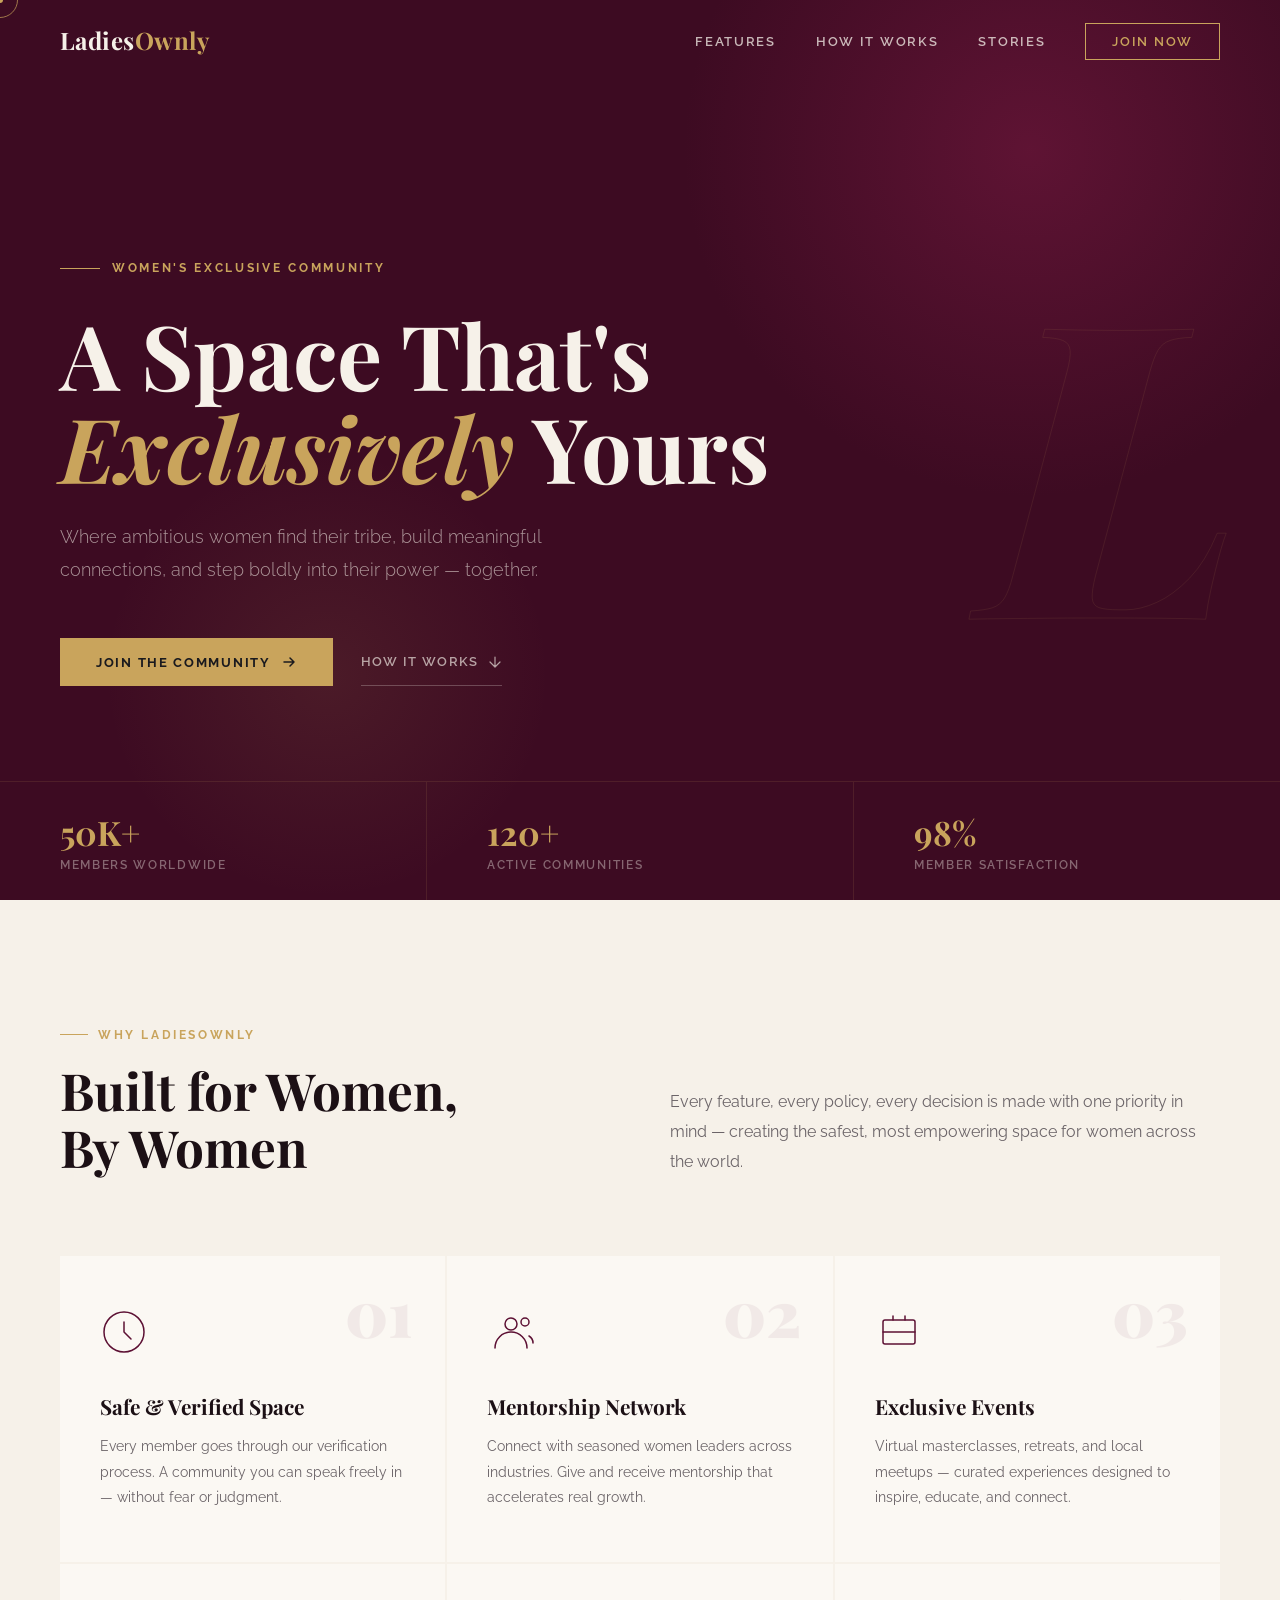
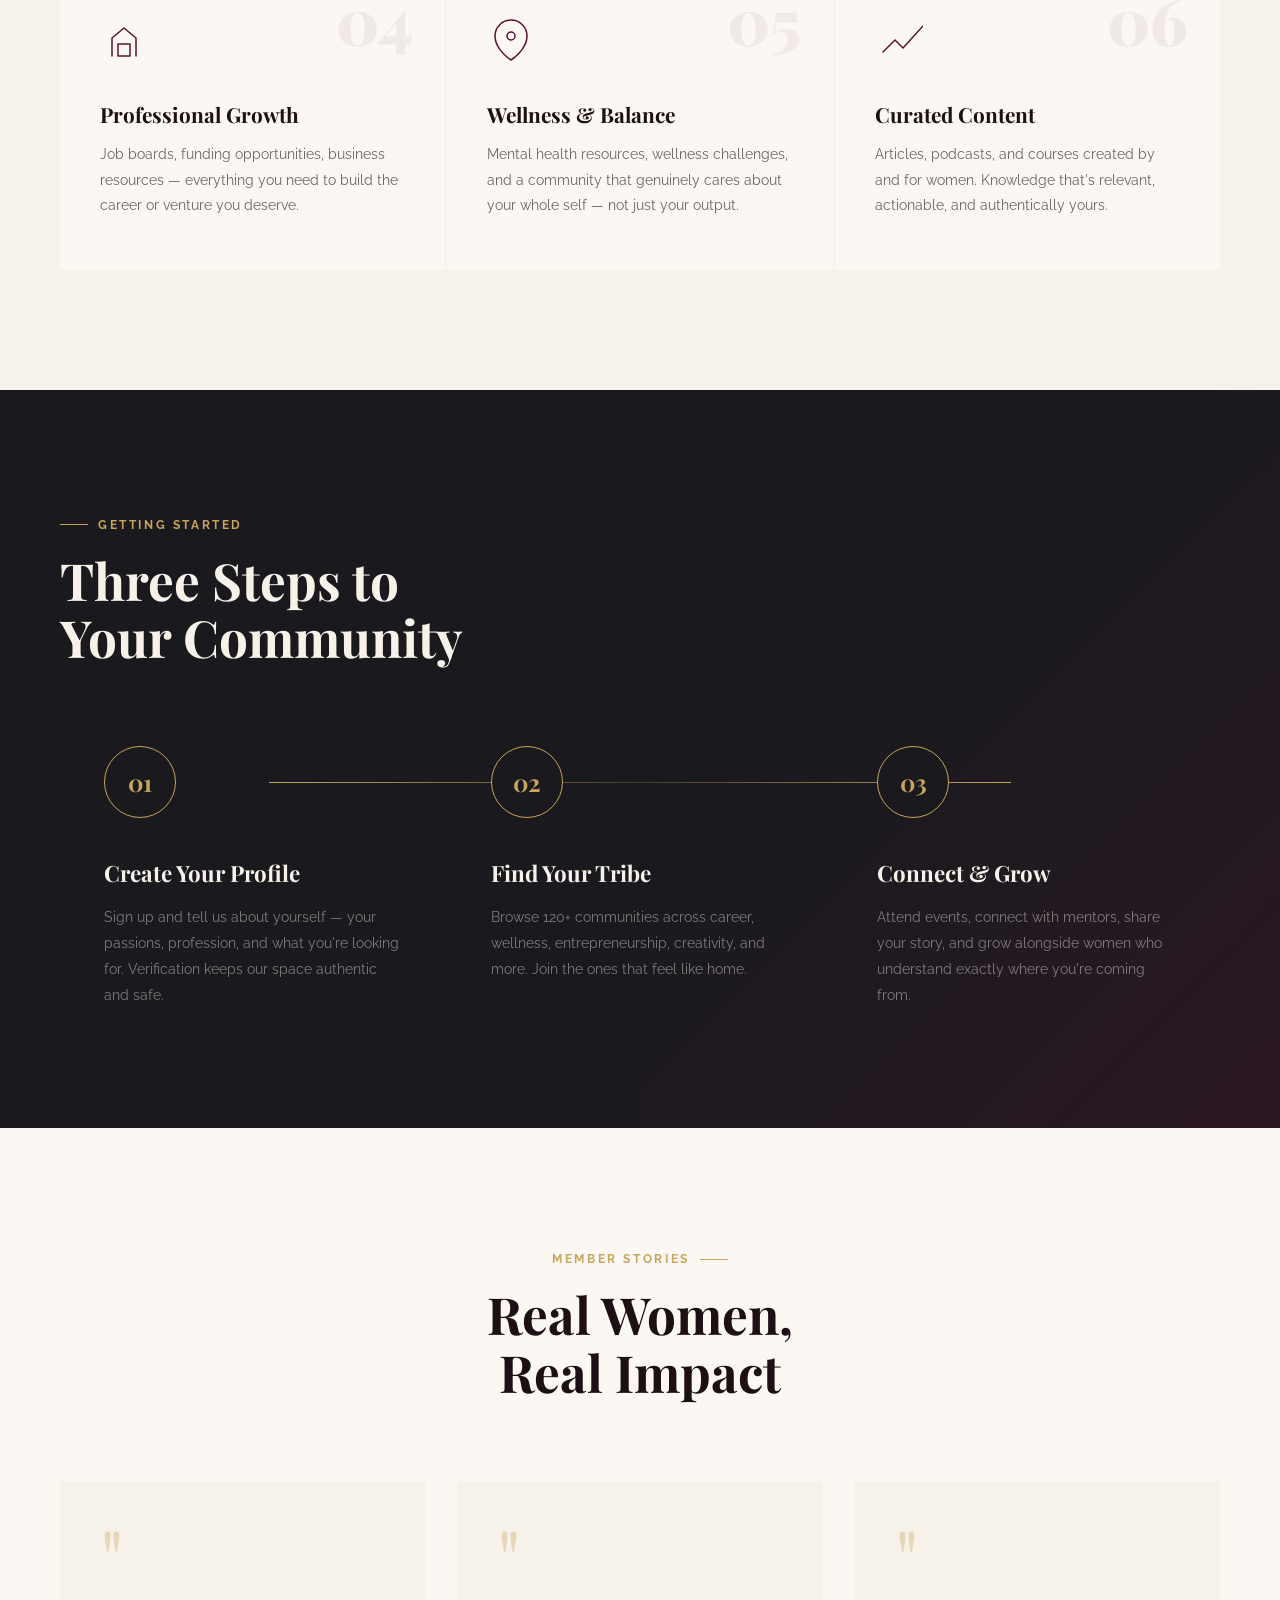
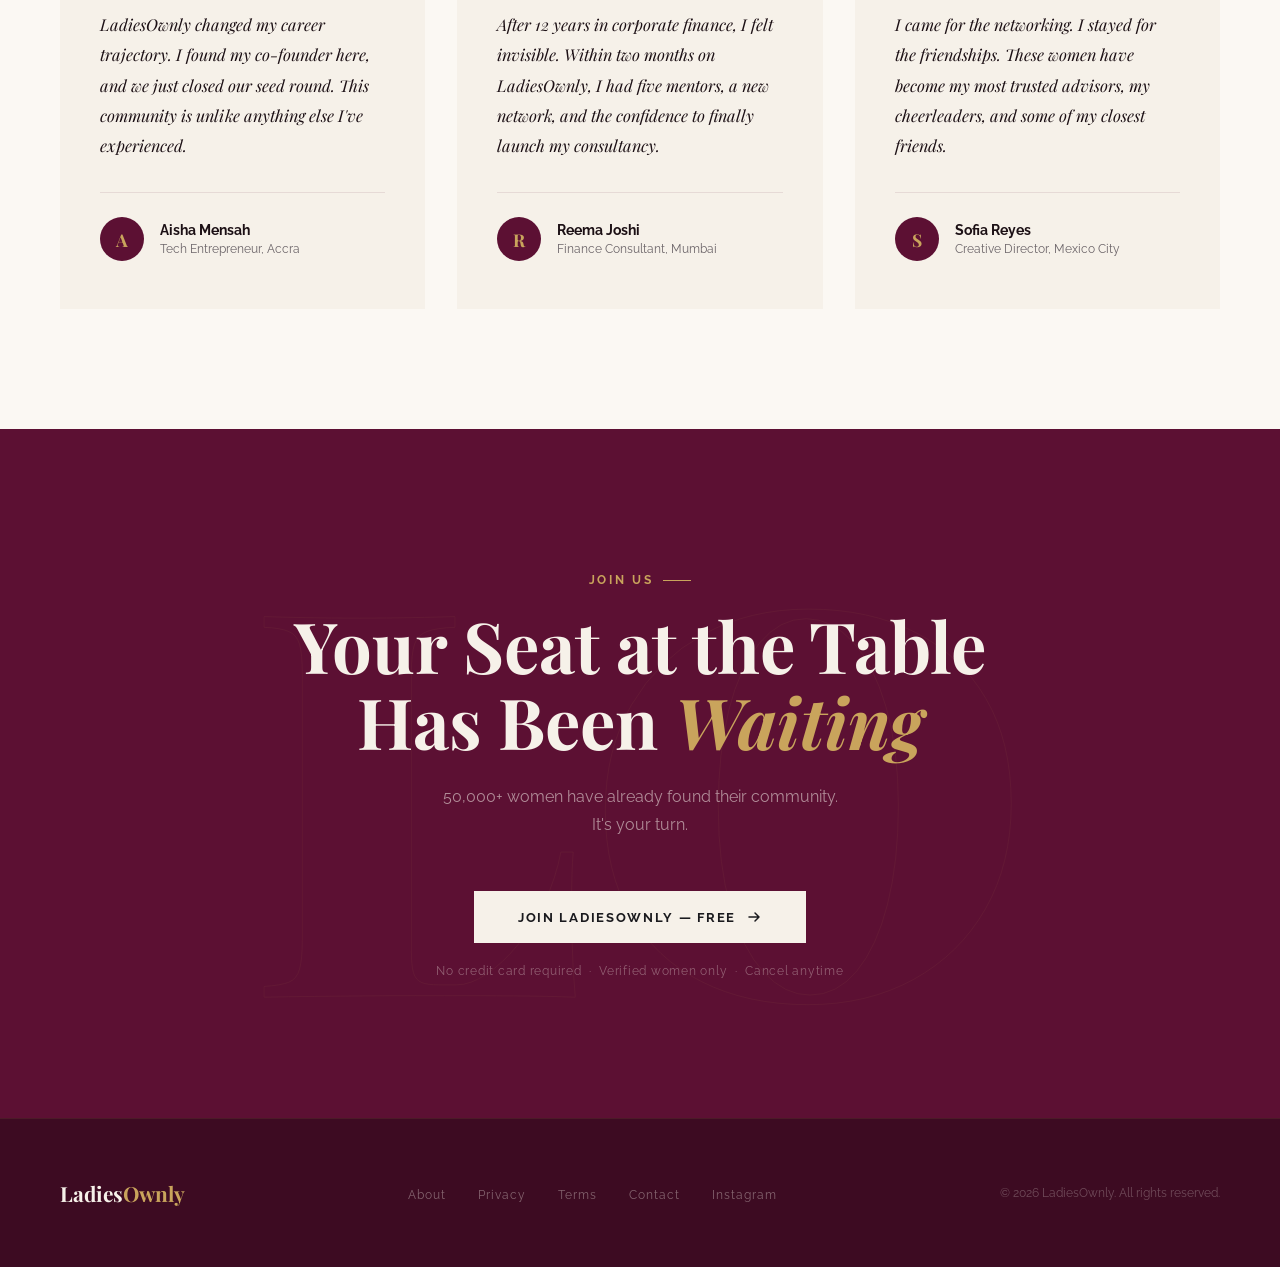
==== index.html @ 8be5a849 "Add LadiesOwnly landing page" ====
<!DOCTYPE html>
<html lang="en">
<head>
    <meta charset="UTF-8">
    <meta name="viewport" content="width=device-width, initial-scale=1.0">
    <title>LadiesOwnly — A Space Exclusively Yours</title>
    <link rel="preconnect" href="https://fonts.googleapis.com">
    <link rel="preconnect" href="https://fonts.gstatic.com" crossorigin>
    <link href="https://fonts.googleapis.com/css2?family=Playfair+Display:ital,wght@0,400;0,600;0,700;0,900;1,400;1,700&family=Raleway:wght@300;400;500;600;700&display=swap" rel="stylesheet">
    <style>
        *, *::before, *::after { margin: 0; padding: 0; box-sizing: border-box; }

        :root {
            --burgundy: #5C1033;
            --deep-wine: #3D0B22;
            --wine: #7A1A42;
            --ivory: #F6F1E9;
            --cream: #FBF8F3;
            --gold: #C9A45C;
            --charcoal: #1A1A1E;
            --warm-gray: #6B6468;
            --text-dark: #1C1015;
        }

        html { scroll-behavior: smooth; }

        body {
            font-family: 'Raleway', sans-serif;
            background: var(--cream);
            color: var(--text-dark);
            cursor: none;
            overflow-x: hidden;
        }

        /* Custom Cursor */
        .cursor-dot {
            width: 6px; height: 6px;
            background: var(--gold);
            border-radius: 50%;
            position: fixed; top: 0; left: 0;
            pointer-events: none;
            z-index: 9999;
            transform: translate(-50%, -50%);
        }

        .cursor-ring {
            width: 36px; height: 36px;
            border: 1.5px solid var(--gold);
            border-radius: 50%;
            position: fixed; top: 0; left: 0;
            pointer-events: none;
            z-index: 9998;
            transform: translate(-50%, -50%);
            transition: width 0.3s, height 0.3s, opacity 0.3s;
            opacity: 0.7;
        }

        /* Navigation */
        nav {
            position: fixed; top: 0; left: 0; right: 0;
            z-index: 1000;
            padding: 24px 60px;
            display: flex; align-items: center; justify-content: space-between;
            transition: all 0.4s ease;
        }

        nav.scrolled {
            background: rgba(28, 8, 18, 0.93);
            backdrop-filter: blur(14px);
            padding: 16px 60px;
            border-bottom: 1px solid rgba(201, 164, 92, 0.18);
        }

        .nav-logo {
            font-family: 'Playfair Display', serif;
            font-size: 1.5rem; font-weight: 700;
            color: var(--ivory); letter-spacing: 0.02em;
        }
        .nav-logo span { color: var(--gold); }

        .nav-links {
            display: flex; align-items: center; gap: 40px; list-style: none;
        }

        .nav-links a {
            color: rgba(246, 241, 233, 0.75);
            text-decoration: none;
            font-size: 0.82rem; font-weight: 600;
            letter-spacing: 0.13em; text-transform: uppercase;
            transition: color 0.3s;
        }
        .nav-links a:hover { color: var(--gold); }

        .nav-cta {
            border: 1px solid var(--gold) !important;
            color: var(--gold) !important;
            padding: 10px 26px;
            transition: all 0.3s !important;
        }
        .nav-cta:hover { background: var(--gold) !important; color: var(--charcoal) !important; }

        .nav-toggle {
            display: none; background: none;
            border: 1px solid rgba(201, 164, 92, 0.5);
            width: 42px; height: 38px; cursor: none;
            align-items: center; justify-content: center;
            flex-direction: column; gap: 5px; padding: 10px;
        }
        .nav-toggle span { display: block; width: 100%; height: 1px; background: var(--gold); }

        /* Hero */
        .hero {
            min-height: 100vh;
            background: var(--deep-wine);
            position: relative; display: flex; align-items: center; overflow: hidden;
        }

        .hero-orb-1 {
            position: absolute; width: 700px; height: 700px;
            background: radial-gradient(circle, rgba(122, 26, 66, 0.55) 0%, transparent 70%);
            top: -200px; right: -100px; pointer-events: none;
        }
        .hero-orb-2 {
            position: absolute; width: 450px; height: 450px;
            background: radial-gradient(circle, rgba(201, 164, 92, 0.1) 0%, transparent 70%);
            bottom: 0; left: 8%; pointer-events: none;
        }

        .hero-bg-letter {
            position: absolute; right: 3%; top: 50%; transform: translateY(-50%);
            font-family: 'Playfair Display', serif;
            font-size: clamp(200px, 32vw, 520px);
            font-weight: 900; font-style: italic;
            color: transparent;
            -webkit-text-stroke: 1px rgba(201, 164, 92, 0.1);
            line-height: 1; user-select: none; pointer-events: none;
        }

        .hero-content {
            position: relative; z-index: 2;
            padding: 140px 60px 100px; max-width: 920px;
        }

        .hero-eyebrow {
            display: inline-flex; align-items: center; gap: 12px;
            font-size: 0.76rem; font-weight: 700;
            letter-spacing: 0.22em; text-transform: uppercase;
            color: var(--gold); margin-bottom: 32px;
            opacity: 0; transform: translateY(20px);
            animation: fadeUp 0.8s ease forwards 0.3s;
        }
        .hero-eyebrow::before { content: ''; width: 40px; height: 1px; background: var(--gold); }

        .hero-headline {
            font-family: 'Playfair Display', serif;
            font-size: clamp(3rem, 7vw, 6.2rem);
            font-weight: 700; line-height: 1.04; color: var(--ivory);
            margin-bottom: 28px;
            opacity: 0; transform: translateY(30px);
            animation: fadeUp 0.9s ease forwards 0.5s;
        }
        .hero-headline em { font-style: italic; color: var(--gold); }

        .hero-subtitle {
            font-size: 1.1rem; font-weight: 300; line-height: 1.85;
            color: rgba(246, 241, 233, 0.6); max-width: 520px; margin-bottom: 52px;
            opacity: 0; transform: translateY(20px);
            animation: fadeUp 0.9s ease forwards 0.7s;
        }

        .hero-actions {
            display: flex; align-items: center; gap: 28px; flex-wrap: wrap;
            opacity: 0; transform: translateY(20px);
            animation: fadeUp 0.9s ease forwards 0.9s;
        }

        .btn-primary {
            display: inline-flex; align-items: center; gap: 10px;
            background: var(--gold); color: var(--charcoal);
            padding: 16px 36px;
            font-family: 'Raleway', sans-serif;
            font-size: 0.82rem; font-weight: 700;
            letter-spacing: 0.13em; text-transform: uppercase;
            text-decoration: none; border: none; cursor: none;
            transition: all 0.3s ease; position: relative; overflow: hidden;
        }
        .btn-primary::before {
            content: ''; position: absolute; top: 0; left: -100%;
            width: 100%; height: 100%;
            background: rgba(255,255,255,0.18); transition: left 0.4s ease;
        }
        .btn-primary:hover::before { left: 100%; }
        .btn-primary:hover { transform: translateY(-2px); box-shadow: 0 14px 36px rgba(201, 164, 92, 0.28); }

        .btn-secondary {
            display: inline-flex; align-items: center; gap: 10px;
            color: rgba(246, 241, 233, 0.65);
            padding: 16px 0;
            font-family: 'Raleway', sans-serif;
            font-size: 0.82rem; font-weight: 600;
            letter-spacing: 0.1em; text-transform: uppercase;
            text-decoration: none; cursor: none;
            border-bottom: 1px solid rgba(246, 241, 233, 0.25);
            transition: all 0.3s ease;
        }
        .btn-secondary:hover { color: var(--ivory); border-color: var(--ivory); }

        .hero-stats {
            position: absolute; bottom: 0; left: 0; right: 0;
            display: flex; border-top: 1px solid rgba(201, 164, 92, 0.13);
            opacity: 0; animation: fadeIn 1s ease forwards 1.2s;
        }

        .hero-stat {
            flex: 1; padding: 28px 60px;
            border-right: 1px solid rgba(201, 164, 92, 0.13);
        }
        .hero-stat:last-child { border-right: none; }

        .hero-stat-number {
            font-family: 'Playfair Display', serif;
            font-size: 2.1rem; font-weight: 700;
            color: var(--gold); display: block;
        }
        .hero-stat-label {
            font-size: 0.75rem; font-weight: 600;
            letter-spacing: 0.14em; text-transform: uppercase;
            color: rgba(246, 241, 233, 0.4); display: block; margin-top: 4px;
        }

        /* Shared */
        section { position: relative; }

        .section-tag {
            display: inline-flex; align-items: center; gap: 10px;
            font-size: 0.74rem; font-weight: 700;
            letter-spacing: 0.22em; text-transform: uppercase;
            color: var(--gold); margin-bottom: 20px;
        }
        .section-tag::before { content: ''; width: 28px; height: 1px; background: var(--gold); }

        .section-heading {
            font-family: 'Playfair Display', serif;
            font-size: clamp(2rem, 4vw, 3.6rem);
            font-weight: 700; line-height: 1.12;
        }

        /* Features */
        .features { background: var(--ivory); padding: 120px 60px; }

        .features-header {
            display: grid; grid-template-columns: 1fr 1fr;
            gap: 60px; align-items: end; margin-bottom: 80px;
        }
        .features-header .section-heading { color: var(--text-dark); }
        .features-header p {
            font-size: 1rem; line-height: 1.85;
            color: var(--warm-gray); font-weight: 400; padding-top: 16px;
        }

        .features-grid { display: grid; grid-template-columns: repeat(3, 1fr); gap: 2px; }

        .feature-card {
            background: var(--cream); padding: 52px 40px;
            position: relative; overflow: hidden;
            transition: background 0.4s ease;
            opacity: 0; transform: translateY(32px);
        }
        .feature-card.visible { opacity: 1; transform: translateY(0); }
        .feature-card::after {
            content: ''; position: absolute; bottom: 0; left: 0;
            width: 0; height: 3px; background: var(--gold); transition: width 0.4s ease;
        }
        .feature-card:hover::after { width: 100%; }
        .feature-card:hover { background: var(--charcoal); }
        .feature-card:hover .feature-title,
        .feature-card:hover .feature-text { color: var(--ivory); }
        .feature-card:hover .feature-number { color: var(--gold); opacity: 0.25; }
        .feature-card:hover .feature-icon { color: var(--gold); }

        .feature-icon { width: 48px; height: 48px; margin-bottom: 32px; color: var(--burgundy); transition: color 0.4s; }

        .feature-number {
            position: absolute; top: 24px; right: 32px;
            font-family: 'Playfair Display', serif;
            font-size: 4rem; font-weight: 900;
            color: var(--burgundy); opacity: 0.06; line-height: 1; transition: all 0.4s;
        }

        .feature-title {
            font-family: 'Playfair Display', serif;
            font-size: 1.3rem; font-weight: 700;
            color: var(--text-dark); margin-bottom: 14px; transition: color 0.4s;
        }
        .feature-text { font-size: 0.88rem; line-height: 1.8; color: var(--warm-gray); transition: color 0.4s; }

        /* How It Works */
        .how-it-works { background: var(--charcoal); padding: 120px 60px; position: relative; overflow: hidden; }
        .how-it-works::before {
            content: ''; position: absolute; top: 0; right: 0;
            width: 50%; height: 100%;
            background: linear-gradient(135deg, transparent 40%, rgba(92, 16, 51, 0.25) 100%);
            pointer-events: none;
        }
        .how-it-works .section-heading { color: var(--ivory); max-width: 480px; margin-bottom: 80px; }

        .steps { display: grid; grid-template-columns: repeat(3, 1fr); position: relative; }
        .steps::before {
            content: ''; position: absolute;
            top: 36px; left: calc(16.66% + 16px); right: calc(16.66% + 16px);
            height: 1px;
            background: linear-gradient(90deg, var(--gold), rgba(201, 164, 92, 0.25), var(--gold));
        }

        .step { padding: 0 44px; opacity: 0; transform: translateY(28px); transition: all 0.6s ease; }
        .step.visible { opacity: 1; transform: translateY(0); }
        .step:nth-child(2) { transition-delay: 0.15s; }
        .step:nth-child(3) { transition-delay: 0.3s; }

        .step-number {
            width: 72px; height: 72px;
            border: 1px solid var(--gold); border-radius: 50%;
            display: flex; align-items: center; justify-content: center;
            font-family: 'Playfair Display', serif;
            font-size: 1.5rem; font-weight: 700; color: var(--gold);
            margin-bottom: 40px; background: var(--charcoal);
            position: relative; z-index: 1;
        }
        .step-title { font-family: 'Playfair Display', serif; font-size: 1.4rem; font-weight: 700; color: var(--ivory); margin-bottom: 16px; }
        .step-text { font-size: 0.88rem; line-height: 1.85; color: rgba(246, 241, 233, 0.45); }

        /* Testimonials */
        .testimonials { background: var(--cream); padding: 120px 60px; }

        .testimonials-header { text-align: center; margin-bottom: 80px; }
        .testimonials-header .section-tag { justify-content: center; }
        .testimonials-header .section-tag::before { display: none; }
        .testimonials-header .section-tag::after { content: ''; width: 28px; height: 1px; background: var(--gold); }
        .testimonials-header .section-heading { color: var(--text-dark); }

        .testimonials-grid { display: grid; grid-template-columns: repeat(3, 1fr); gap: 32px; }

        .testimonial-card {
            background: var(--ivory); padding: 48px 40px;
            opacity: 0; transform: translateY(28px); transition: all 0.6s ease;
        }
        .testimonial-card.visible { opacity: 1; transform: translateY(0); }
        .testimonial-card:nth-child(2) { transition-delay: 0.15s; }
        .testimonial-card:nth-child(3) { transition-delay: 0.3s; }

        .testimonial-quote-mark {
            font-family: 'Playfair Display', serif; font-size: 5rem;
            line-height: 0.7; color: var(--gold); opacity: 0.35;
            margin-bottom: 24px; display: block;
        }
        .testimonial-text {
            font-family: 'Playfair Display', serif; font-size: 1.02rem;
            font-style: italic; line-height: 1.85;
            color: var(--text-dark); margin-bottom: 32px;
        }
        .testimonial-author {
            display: flex; align-items: center; gap: 16px;
            border-top: 1px solid rgba(92, 16, 51, 0.1); padding-top: 24px;
        }
        .author-avatar {
            width: 44px; height: 44px; border-radius: 50%;
            background: var(--burgundy); flex-shrink: 0;
            display: flex; align-items: center; justify-content: center;
            font-family: 'Playfair Display', serif; font-size: 1.1rem; font-weight: 700; color: var(--gold);
        }
        .author-name { font-weight: 700; font-size: 0.88rem; color: var(--text-dark); display: block; }
        .author-role { font-size: 0.78rem; color: var(--warm-gray); display: block; margin-top: 3px; }

        /* CTA */
        .cta-section {
            background: var(--burgundy); padding: 140px 60px;
            text-align: center; position: relative; overflow: hidden;
        }
        .cta-section::before {
            content: 'LO'; position: absolute;
            font-family: 'Playfair Display', serif; font-size: 42vw; font-weight: 900;
            color: transparent; -webkit-text-stroke: 1px rgba(201, 164, 92, 0.06);
            top: 50%; left: 50%; transform: translate(-50%, -50%);
            pointer-events: none; white-space: nowrap; line-height: 1;
        }
        .cta-section .section-tag { justify-content: center; position: relative; }
        .cta-section .section-tag::before { display: none; }
        .cta-section .section-tag::after { content: ''; width: 28px; height: 1px; background: var(--gold); }

        .cta-heading {
            font-family: 'Playfair Display', serif;
            font-size: clamp(2.5rem, 5.5vw, 4.8rem); font-weight: 700;
            color: var(--ivory); line-height: 1.08;
            max-width: 720px; margin: 0 auto 24px; position: relative;
        }
        .cta-heading em { font-style: italic; color: var(--gold); }

        .cta-sub {
            font-size: 1rem; color: rgba(246, 241, 233, 0.55);
            max-width: 400px; margin: 0 auto 52px; line-height: 1.75; position: relative;
        }

        .cta-actions { display: flex; align-items: center; justify-content: center; gap: 24px; flex-wrap: wrap; position: relative; }

        .btn-light {
            display: inline-flex; align-items: center; gap: 10px;
            background: var(--ivory); color: var(--charcoal);
            padding: 18px 44px; font-family: 'Raleway', sans-serif;
            font-size: 0.82rem; font-weight: 700;
            letter-spacing: 0.13em; text-transform: uppercase;
            text-decoration: none; cursor: none; transition: all 0.3s ease;
        }
        .btn-light:hover { background: var(--gold); transform: translateY(-2px); box-shadow: 0 14px 36px rgba(0,0,0,0.22); }

        .cta-note { font-size: 0.78rem; color: rgba(246, 241, 233, 0.35); letter-spacing: 0.06em; margin-top: 20px; position: relative; }

        /* Footer */
        footer {
            background: var(--deep-wine); padding: 60px;
            display: flex; align-items: center; justify-content: space-between;
            border-top: 1px solid rgba(201, 164, 92, 0.1);
        }
        .footer-logo { font-family: 'Playfair Display', serif; font-size: 1.3rem; font-weight: 700; color: var(--ivory); }
        .footer-logo span { color: var(--gold); }
        .footer-links { display: flex; gap: 32px; list-style: none; }
        .footer-links a { font-size: 0.78rem; color: rgba(246, 241, 233, 0.38); text-decoration: none; letter-spacing: 0.08em; transition: color 0.3s; }
        .footer-links a:hover { color: var(--gold); }
        .footer-copy { font-size: 0.76rem; color: rgba(246, 241, 233, 0.28); }

        /* Animations */
        @keyframes fadeUp { to { opacity: 1; transform: translateY(0); } }
        @keyframes fadeIn { to { opacity: 1; } }

        /* Responsive */
        @media (max-width: 900px) {
            nav { padding: 20px 24px; }
            nav.scrolled { padding: 14px 24px; }
            .nav-links { display: none; }
            .nav-toggle { display: flex; }

            .hero-content { padding: 110px 24px 180px; }
            .hero-bg-letter { font-size: 50vw; right: -5%; }
            .hero-stats { flex-direction: column; }
            .hero-stat { padding: 18px 24px; border-right: none; border-top: 1px solid rgba(201, 164, 92, 0.13); }
            .hero-stat:first-child { border-top: none; }

            .features { padding: 80px 24px; }
            .features-header { grid-template-columns: 1fr; gap: 20px; }
            .features-grid { grid-template-columns: 1fr; }

            .how-it-works { padding: 80px 24px; }
            .steps { grid-template-columns: 1fr; gap: 48px; }
            .steps::before { display: none; }
            .step { padding: 0; }

            .testimonials { padding: 80px 24px; }
            .testimonials-grid { grid-template-columns: 1fr; gap: 20px; }

            .cta-section { padding: 100px 24px; }

            footer { padding: 40px 24px; flex-direction: column; gap: 24px; text-align: center; }
            .footer-links { flex-wrap: wrap; justify-content: center; gap: 20px; }
        }
    </style>
</head>
<body>

<div class="cursor-dot" id="cursorDot"></div>
<div class="cursor-ring" id="cursorRing"></div>

<!-- Navigation -->
<nav id="navbar">
    <div class="nav-logo">Ladies<span>Ownly</span></div>
    <ul class="nav-links">
        <li><a href="#features">Features</a></li>
        <li><a href="#how">How It Works</a></li>
        <li><a href="#stories">Stories</a></li>
        <li><a href="#join" class="nav-cta">Join Now</a></li>
    </ul>
    <button class="nav-toggle" aria-label="Menu">
        <span></span><span></span><span></span>
    </button>
</nav>

<!-- Hero -->
<section class="hero" id="home">
    <div class="hero-orb-1"></div>
    <div class="hero-orb-2"></div>
    <div class="hero-bg-letter">L</div>

    <div class="hero-content">
        <span class="hero-eyebrow">Women's Exclusive Community</span>
        <h1 class="hero-headline">
            A Space That's<br>
            <em>Exclusively</em> Yours
        </h1>
        <p class="hero-subtitle">
            Where ambitious women find their tribe, build meaningful connections, and step boldly into their power — together.
        </p>
        <div class="hero-actions">
            <a href="#join" class="btn-primary">
                Join the Community
                <svg width="16" height="16" viewBox="0 0 16 16" fill="none">
                    <path d="M3 8h10M9 4l4 4-4 4" stroke="currentColor" stroke-width="1.5" stroke-linecap="round" stroke-linejoin="round"/>
                </svg>
            </a>
            <a href="#how" class="btn-secondary">
                How it works
                <svg width="14" height="14" viewBox="0 0 14 14" fill="none">
                    <path d="M7 2v10M2 7l5 5 5-5" stroke="currentColor" stroke-width="1.2" stroke-linecap="round" stroke-linejoin="round"/>
                </svg>
            </a>
        </div>
    </div>

    <div class="hero-stats">
        <div class="hero-stat">
            <span class="hero-stat-number">50K+</span>
            <span class="hero-stat-label">Members Worldwide</span>
        </div>
        <div class="hero-stat">
            <span class="hero-stat-number">120+</span>
            <span class="hero-stat-label">Active Communities</span>
        </div>
        <div class="hero-stat">
            <span class="hero-stat-number">98%</span>
            <span class="hero-stat-label">Member Satisfaction</span>
        </div>
    </div>
</section>

<!-- Features -->
<section class="features" id="features">
    <div class="features-header">
        <div>
            <span class="section-tag">Why LadiesOwnly</span>
            <h2 class="section-heading">Built for Women,<br>By Women</h2>
        </div>
        <p>Every feature, every policy, every decision is made with one priority in mind — creating the safest, most empowering space for women across the world.</p>
    </div>

    <div class="features-grid">
        <div class="feature-card">
            <div class="feature-number">01</div>
            <svg class="feature-icon" viewBox="0 0 48 48" fill="none" stroke="currentColor" stroke-width="1.5" stroke-linecap="round" stroke-linejoin="round">
                <path d="M24 4C13 4 4 13 4 24s9 20 20 20 20-9 20-20S35 4 24 4z"/>
                <path d="M24 14v10l7 7"/>
            </svg>
            <h3 class="feature-title">Safe & Verified Space</h3>
            <p class="feature-text">Every member goes through our verification process. A community you can speak freely in — without fear or judgment.</p>
        </div>

        <div class="feature-card">
            <div class="feature-number">02</div>
            <svg class="feature-icon" viewBox="0 0 48 48" fill="none" stroke="currentColor" stroke-width="1.5" stroke-linecap="round" stroke-linejoin="round">
                <circle cx="24" cy="16" r="6"/>
                <path d="M8 40c0-8.837 7.163-16 16-16s16 7.163 16 16"/>
                <circle cx="38" cy="14" r="4"/>
                <path d="M42 28c2.5 1.5 4 4 4 7"/>
            </svg>
            <h3 class="feature-title">Mentorship Network</h3>
            <p class="feature-text">Connect with seasoned women leaders across industries. Give and receive mentorship that accelerates real growth.</p>
        </div>

        <div class="feature-card">
            <div class="feature-number">03</div>
            <svg class="feature-icon" viewBox="0 0 48 48" fill="none" stroke="currentColor" stroke-width="1.5" stroke-linecap="round" stroke-linejoin="round">
                <rect x="8" y="12" width="32" height="24" rx="2"/>
                <path d="M18 12V8M30 12V8M8 24h32"/>
            </svg>
            <h3 class="feature-title">Exclusive Events</h3>
            <p class="feature-text">Virtual masterclasses, retreats, and local meetups — curated experiences designed to inspire, educate, and connect.</p>
        </div>

        <div class="feature-card">
            <div class="feature-number">04</div>
            <svg class="feature-icon" viewBox="0 0 48 48" fill="none" stroke="currentColor" stroke-width="1.5" stroke-linecap="round" stroke-linejoin="round">
                <path d="M12 40V22l12-10 12 10v18"/>
                <rect x="18" y="28" width="12" height="12"/>
            </svg>
            <h3 class="feature-title">Professional Growth</h3>
            <p class="feature-text">Job boards, funding opportunities, business resources — everything you need to build the career or venture you deserve.</p>
        </div>

        <div class="feature-card">
            <div class="feature-number">05</div>
            <svg class="feature-icon" viewBox="0 0 48 48" fill="none" stroke="currentColor" stroke-width="1.5" stroke-linecap="round" stroke-linejoin="round">
                <path d="M24 44S8 34 8 20a16 16 0 0132 0c0 14-16 24-16 24z"/>
                <circle cx="24" cy="20" r="4"/>
            </svg>
            <h3 class="feature-title">Wellness & Balance</h3>
            <p class="feature-text">Mental health resources, wellness challenges, and a community that genuinely cares about your whole self — not just your output.</p>
        </div>

        <div class="feature-card">
            <div class="feature-number">06</div>
            <svg class="feature-icon" viewBox="0 0 48 48" fill="none" stroke="currentColor" stroke-width="1.5" stroke-linecap="round" stroke-linejoin="round">
                <path d="M8 36l12-12 8 8 20-22"/>
            </svg>
            <h3 class="feature-title">Curated Content</h3>
            <p class="feature-text">Articles, podcasts, and courses created by and for women. Knowledge that's relevant, actionable, and authentically yours.</p>
        </div>
    </div>
</section>

<!-- How It Works -->
<section class="how-it-works" id="how">
    <span class="section-tag">Getting Started</span>
    <h2 class="section-heading">Three Steps to<br>Your Community</h2>

    <div class="steps">
        <div class="step">
            <div class="step-number">01</div>
            <h3 class="step-title">Create Your Profile</h3>
            <p class="step-text">Sign up and tell us about yourself — your passions, profession, and what you're looking for. Verification keeps our space authentic and safe.</p>
        </div>
        <div class="step">
            <div class="step-number">02</div>
            <h3 class="step-title">Find Your Tribe</h3>
            <p class="step-text">Browse 120+ communities across career, wellness, entrepreneurship, creativity, and more. Join the ones that feel like home.</p>
        </div>
        <div class="step">
            <div class="step-number">03</div>
            <h3 class="step-title">Connect & Grow</h3>
            <p class="step-text">Attend events, connect with mentors, share your story, and grow alongside women who understand exactly where you're coming from.</p>
        </div>
    </div>
</section>

<!-- Testimonials -->
<section class="testimonials" id="stories">
    <div class="testimonials-header">
        <span class="section-tag">Member Stories</span>
        <h2 class="section-heading">Real Women,<br>Real Impact</h2>
    </div>

    <div class="testimonials-grid">
        <div class="testimonial-card">
            <span class="testimonial-quote-mark">"</span>
            <p class="testimonial-text">LadiesOwnly changed my career trajectory. I found my co-founder here, and we just closed our seed round. This community is unlike anything else I've experienced.</p>
            <div class="testimonial-author">
                <div class="author-avatar">A</div>
                <div>
                    <span class="author-name">Aisha Mensah</span>
                    <span class="author-role">Tech Entrepreneur, Accra</span>
                </div>
            </div>
        </div>

        <div class="testimonial-card">
            <span class="testimonial-quote-mark">"</span>
            <p class="testimonial-text">After 12 years in corporate finance, I felt invisible. Within two months on LadiesOwnly, I had five mentors, a new network, and the confidence to finally launch my consultancy.</p>
            <div class="testimonial-author">
                <div class="author-avatar">R</div>
                <div>
                    <span class="author-name">Reema Joshi</span>
                    <span class="author-role">Finance Consultant, Mumbai</span>
                </div>
            </div>
        </div>

        <div class="testimonial-card">
            <span class="testimonial-quote-mark">"</span>
            <p class="testimonial-text">I came for the networking. I stayed for the friendships. These women have become my most trusted advisors, my cheerleaders, and some of my closest friends.</p>
            <div class="testimonial-author">
                <div class="author-avatar">S</div>
                <div>
                    <span class="author-name">Sofia Reyes</span>
                    <span class="author-role">Creative Director, Mexico City</span>
                </div>
            </div>
        </div>
    </div>
</section>

<!-- CTA -->
<section class="cta-section" id="join">
    <span class="section-tag">Join Us</span>
    <h2 class="cta-heading">Your Seat at the Table<br>Has Been <em>Waiting</em></h2>
    <p class="cta-sub">50,000+ women have already found their community. It's your turn.</p>
    <div class="cta-actions">
        <a href="#" class="btn-light">
            Join LadiesOwnly — Free
            <svg width="16" height="16" viewBox="0 0 16 16" fill="none">
                <path d="M3 8h10M9 4l4 4-4 4" stroke="currentColor" stroke-width="1.5" stroke-linecap="round" stroke-linejoin="round"/>
            </svg>
        </a>
    </div>
    <p class="cta-note">No credit card required &nbsp;·&nbsp; Verified women only &nbsp;·&nbsp; Cancel anytime</p>
</section>

<!-- Footer -->
<footer>
    <div class="footer-logo">Ladies<span>Ownly</span></div>
    <ul class="footer-links">
        <li><a href="#">About</a></li>
        <li><a href="#">Privacy</a></li>
        <li><a href="#">Terms</a></li>
        <li><a href="#">Contact</a></li>
        <li><a href="#">Instagram</a></li>
    </ul>
    <p class="footer-copy">© 2026 LadiesOwnly. All rights reserved.</p>
</footer>

<script>
    // Custom cursor
    const dot = document.getElementById('cursorDot');
    const ring = document.getElementById('cursorRing');
    let mouseX = 0, mouseY = 0, ringX = 0, ringY = 0;

    document.addEventListener('mousemove', (e) => {
        mouseX = e.clientX; mouseY = e.clientY;
        dot.style.left = mouseX + 'px';
        dot.style.top = mouseY + 'px';
    });

    (function animateRing() {
        ringX += (mouseX - ringX) * 0.12;
        ringY += (mouseY - ringY) * 0.12;
        ring.style.left = ringX + 'px';
        ring.style.top = ringY + 'px';
        requestAnimationFrame(animateRing);
    })();

    document.querySelectorAll('a, button').forEach(el => {
        el.addEventListener('mouseenter', () => { ring.style.width = '58px'; ring.style.height = '58px'; ring.style.opacity = '0.35'; });
        el.addEventListener('mouseleave', () => { ring.style.width = '36px'; ring.style.height = '36px'; ring.style.opacity = '0.7'; });
    });

    // Navbar scroll
    const navbar = document.getElementById('navbar');
    window.addEventListener('scroll', () => navbar.classList.toggle('scrolled', window.scrollY > 50));

    // Scroll-triggered reveals
    const observer = new IntersectionObserver((entries) => {
        entries.forEach(entry => { if (entry.isIntersecting) entry.target.classList.add('visible'); });
    }, { threshold: 0.12 });

    document.querySelectorAll('.feature-card, .step, .testimonial-card').forEach(el => observer.observe(el));

    // Stagger feature cards
    document.querySelectorAll('.feature-card').forEach((card, i) => {
        card.style.transition = `background 0.4s ease, opacity 0.5s ease ${i * 0.07}s, transform 0.5s ease ${i * 0.07}s`;
    });
</script>
</body>
</html>
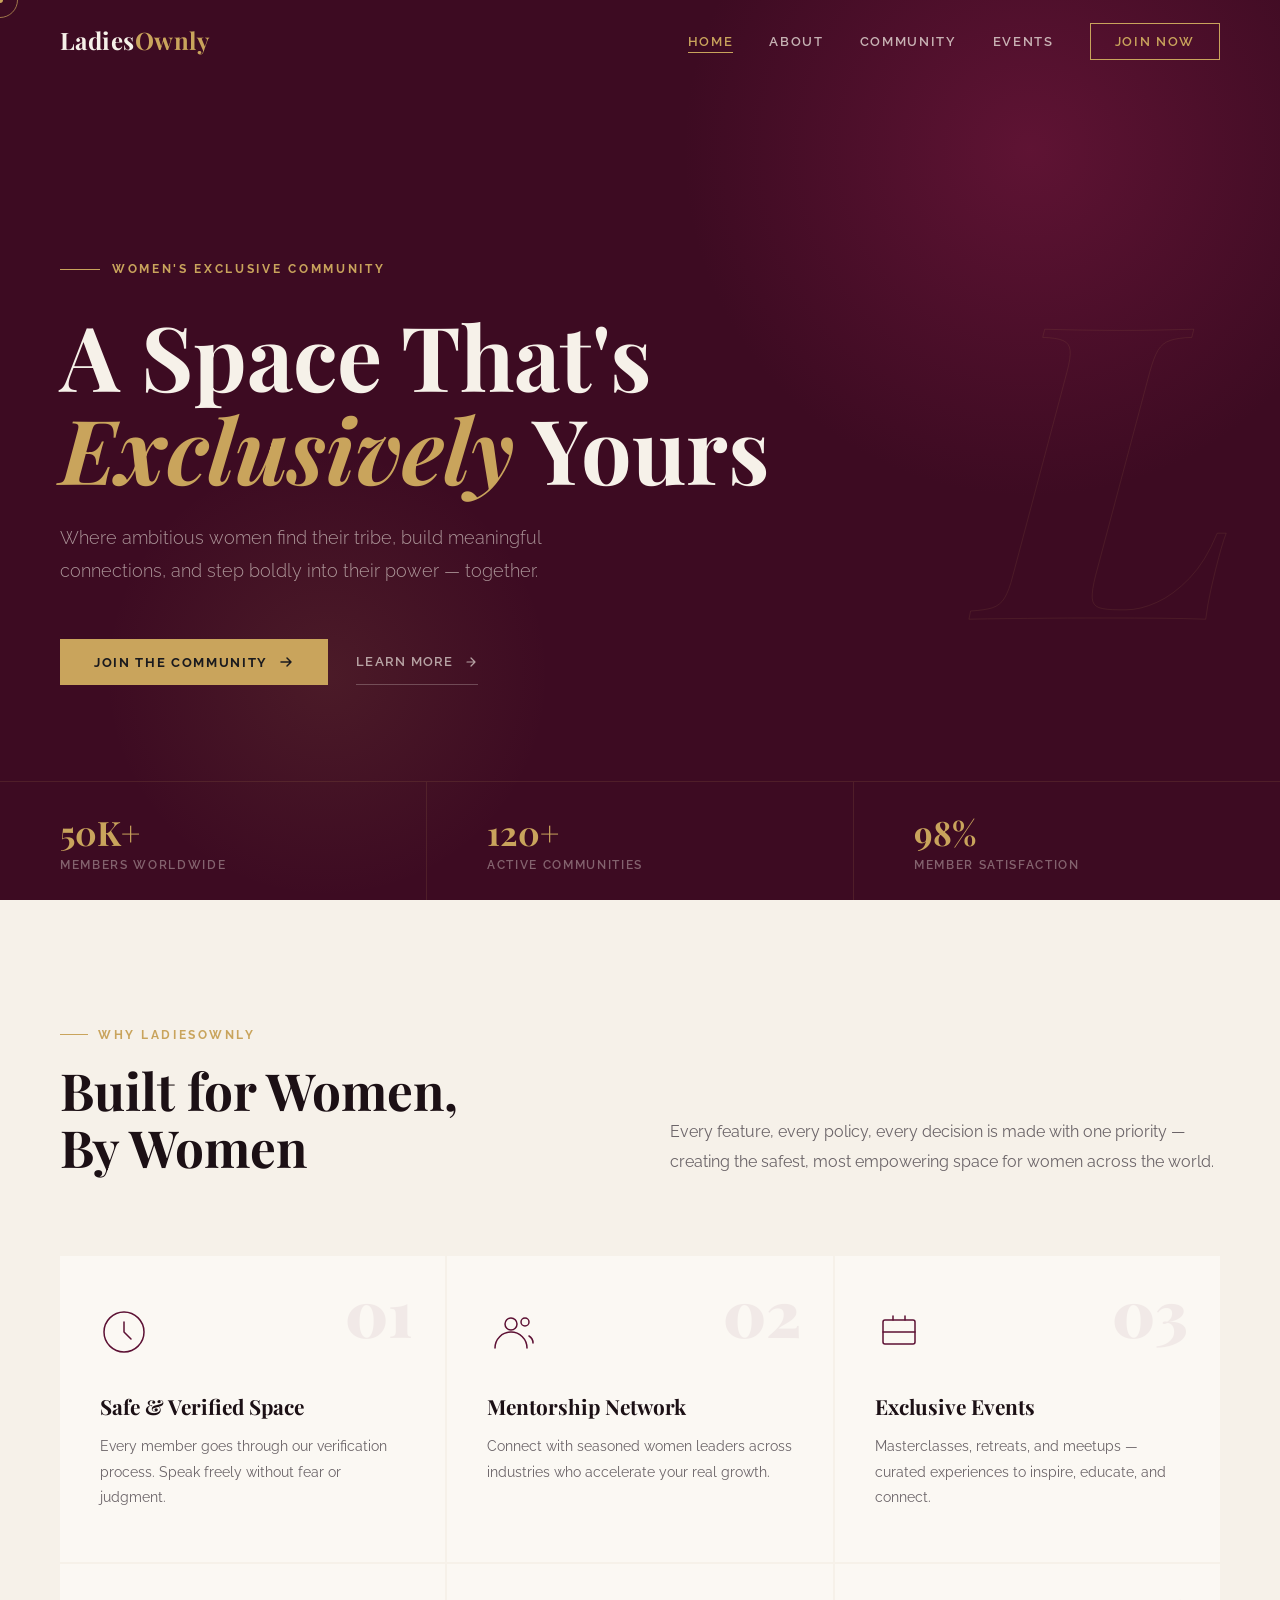
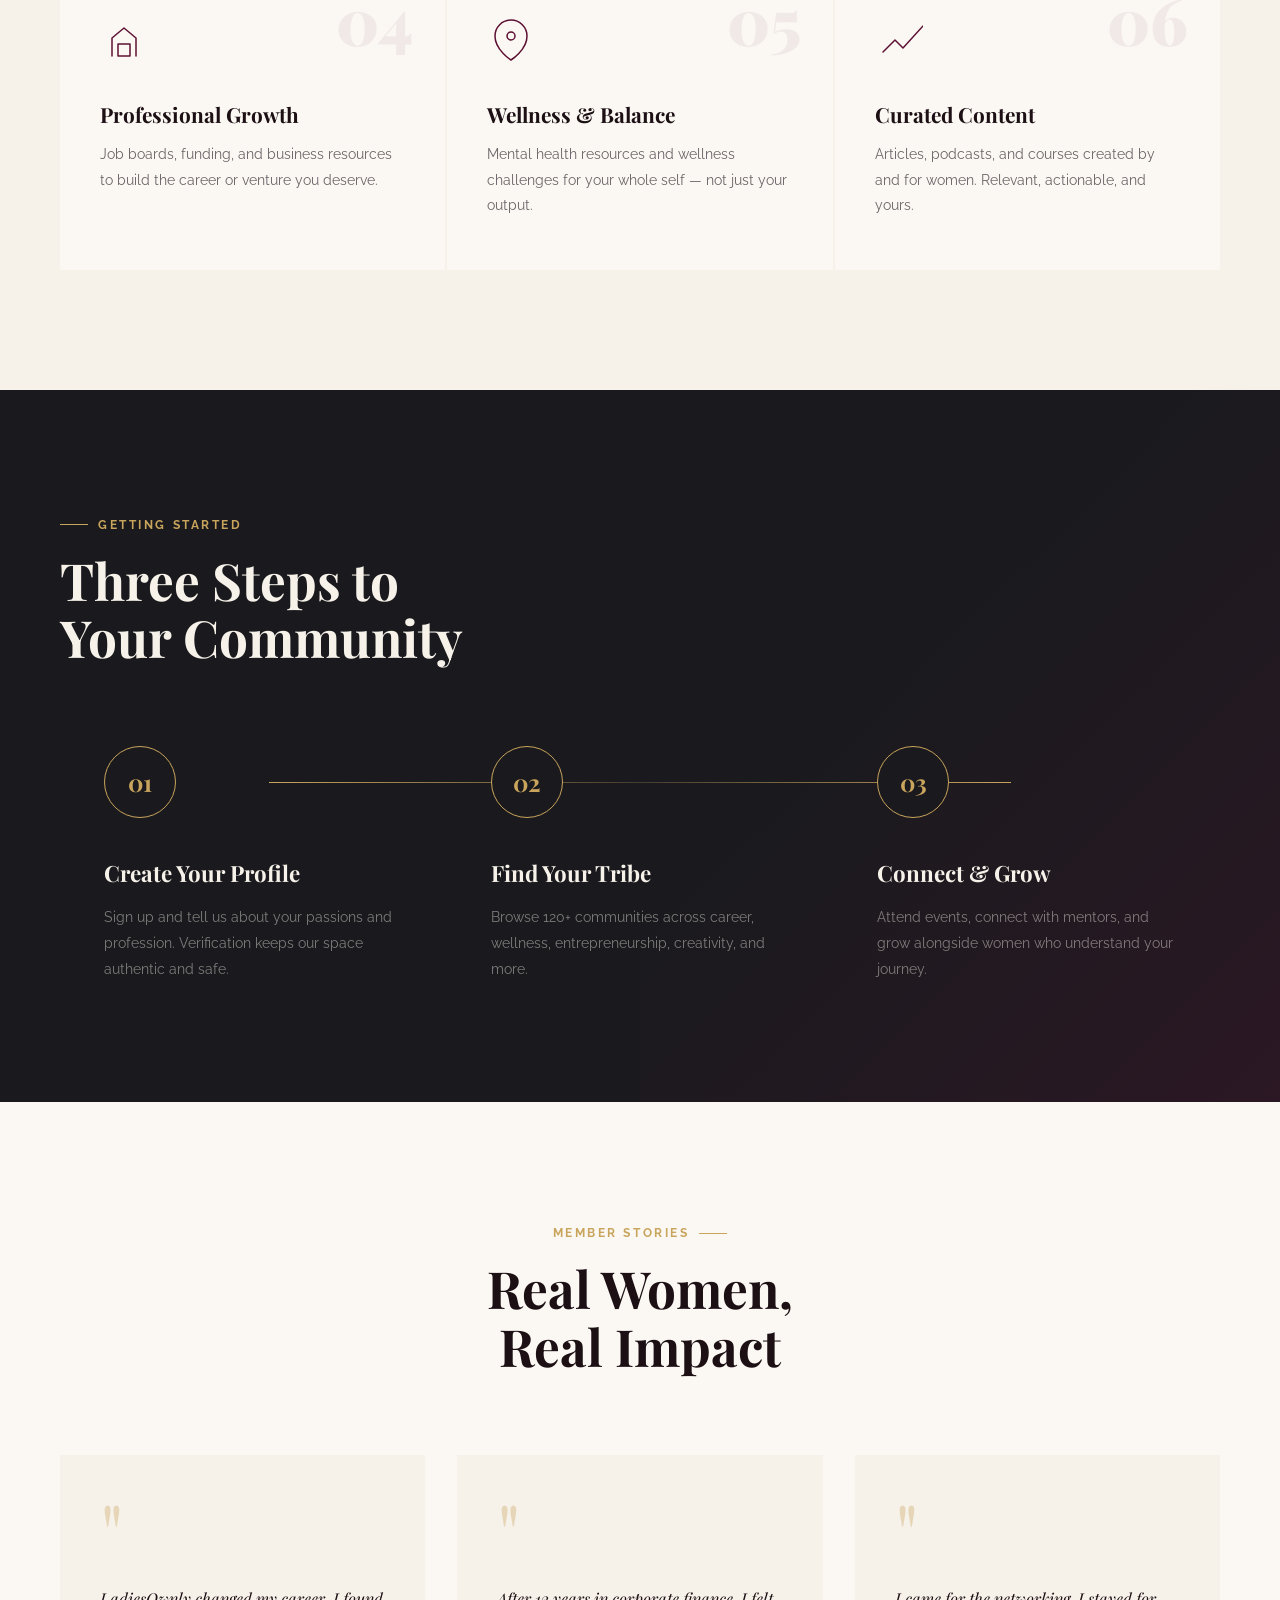
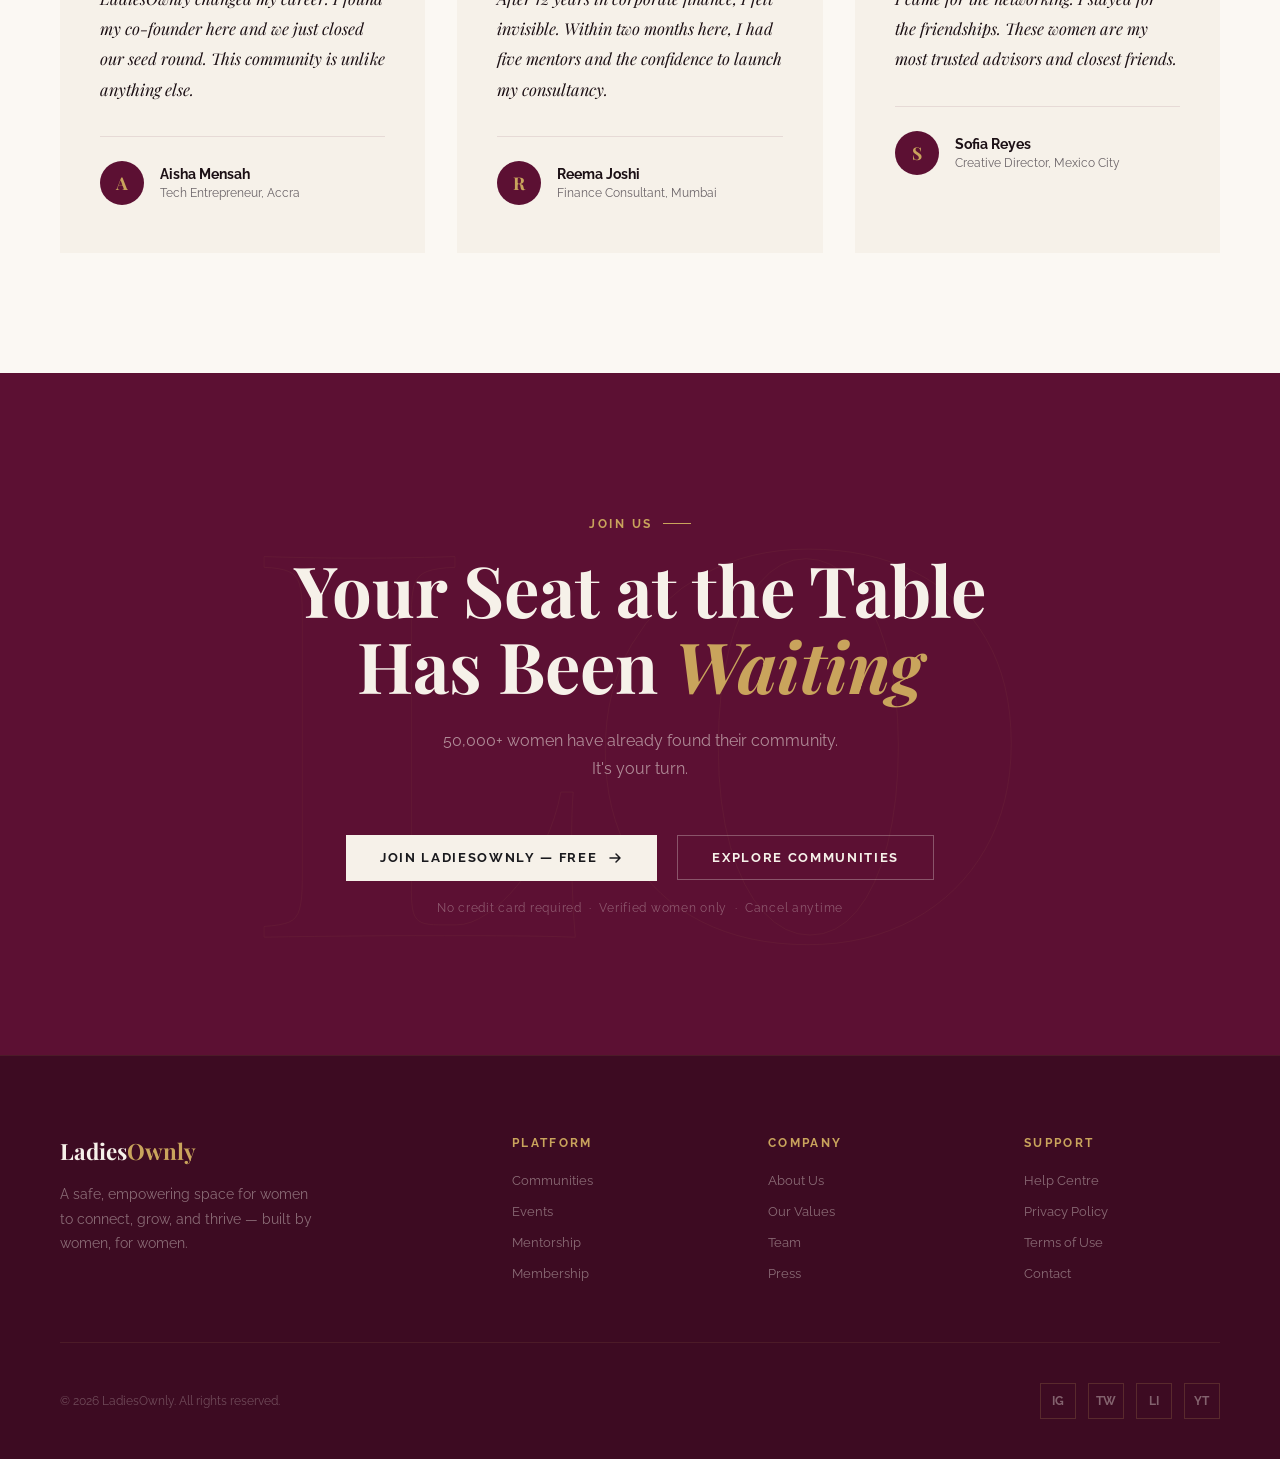
==== commit 561e246d: "Build complete website: 5 pages, shared CSS/JS, full navigation" ====
--- a/index.html
+++ b/index.html
@@ -7,347 +7,144 @@
     <link rel="preconnect" href="https://fonts.googleapis.com">
     <link rel="preconnect" href="https://fonts.gstatic.com" crossorigin>
     <link href="https://fonts.googleapis.com/css2?family=Playfair+Display:ital,wght@0,400;0,600;0,700;0,900;1,400;1,700&family=Raleway:wght@300;400;500;600;700&display=swap" rel="stylesheet">
+    <link rel="stylesheet" href="css/style.css">
     <style>
-        *, *::before, *::after { margin: 0; padding: 0; box-sizing: border-box; }
-
-        :root {
-            --burgundy: #5C1033;
-            --deep-wine: #3D0B22;
-            --wine: #7A1A42;
-            --ivory: #F6F1E9;
-            --cream: #FBF8F3;
-            --gold: #C9A45C;
-            --charcoal: #1A1A1E;
-            --warm-gray: #6B6468;
-            --text-dark: #1C1015;
-        }
-
-        html { scroll-behavior: smooth; }
-
-        body {
-            font-family: 'Raleway', sans-serif;
-            background: var(--cream);
-            color: var(--text-dark);
-            cursor: none;
-            overflow-x: hidden;
-        }
-
-        /* Custom Cursor */
-        .cursor-dot {
-            width: 6px; height: 6px;
-            background: var(--gold);
-            border-radius: 50%;
-            position: fixed; top: 0; left: 0;
-            pointer-events: none;
-            z-index: 9999;
-            transform: translate(-50%, -50%);
-        }
-
-        .cursor-ring {
-            width: 36px; height: 36px;
-            border: 1.5px solid var(--gold);
-            border-radius: 50%;
-            position: fixed; top: 0; left: 0;
-            pointer-events: none;
-            z-index: 9998;
-            transform: translate(-50%, -50%);
-            transition: width 0.3s, height 0.3s, opacity 0.3s;
-            opacity: 0.7;
-        }
-
-        /* Navigation */
-        nav {
-            position: fixed; top: 0; left: 0; right: 0;
-            z-index: 1000;
-            padding: 24px 60px;
-            display: flex; align-items: center; justify-content: space-between;
-            transition: all 0.4s ease;
-        }
-
-        nav.scrolled {
-            background: rgba(28, 8, 18, 0.93);
-            backdrop-filter: blur(14px);
-            padding: 16px 60px;
-            border-bottom: 1px solid rgba(201, 164, 92, 0.18);
-        }
-
-        .nav-logo {
-            font-family: 'Playfair Display', serif;
-            font-size: 1.5rem; font-weight: 700;
-            color: var(--ivory); letter-spacing: 0.02em;
-        }
-        .nav-logo span { color: var(--gold); }
-
-        .nav-links {
-            display: flex; align-items: center; gap: 40px; list-style: none;
-        }
-
-        .nav-links a {
-            color: rgba(246, 241, 233, 0.75);
-            text-decoration: none;
-            font-size: 0.82rem; font-weight: 600;
-            letter-spacing: 0.13em; text-transform: uppercase;
-            transition: color 0.3s;
-        }
-        .nav-links a:hover { color: var(--gold); }
-
-        .nav-cta {
-            border: 1px solid var(--gold) !important;
-            color: var(--gold) !important;
-            padding: 10px 26px;
-            transition: all 0.3s !important;
-        }
-        .nav-cta:hover { background: var(--gold) !important; color: var(--charcoal) !important; }
-
-        .nav-toggle {
-            display: none; background: none;
-            border: 1px solid rgba(201, 164, 92, 0.5);
-            width: 42px; height: 38px; cursor: none;
-            align-items: center; justify-content: center;
-            flex-direction: column; gap: 5px; padding: 10px;
-        }
-        .nav-toggle span { display: block; width: 100%; height: 1px; background: var(--gold); }
-
-        /* Hero */
+        /* ── Hero ── */
         .hero {
-            min-height: 100vh;
-            background: var(--deep-wine);
+            min-height: 100vh; background: var(--deep-wine);
             position: relative; display: flex; align-items: center; overflow: hidden;
         }
-
         .hero-orb-1 {
             position: absolute; width: 700px; height: 700px;
-            background: radial-gradient(circle, rgba(122, 26, 66, 0.55) 0%, transparent 70%);
+            background: radial-gradient(circle, rgba(122,26,66,0.55) 0%, transparent 70%);
             top: -200px; right: -100px; pointer-events: none;
         }
         .hero-orb-2 {
             position: absolute; width: 450px; height: 450px;
-            background: radial-gradient(circle, rgba(201, 164, 92, 0.1) 0%, transparent 70%);
+            background: radial-gradient(circle, rgba(201,164,92,0.1) 0%, transparent 70%);
             bottom: 0; left: 8%; pointer-events: none;
         }
-
         .hero-bg-letter {
             position: absolute; right: 3%; top: 50%; transform: translateY(-50%);
             font-family: 'Playfair Display', serif;
-            font-size: clamp(200px, 32vw, 520px);
-            font-weight: 900; font-style: italic;
-            color: transparent;
-            -webkit-text-stroke: 1px rgba(201, 164, 92, 0.1);
+            font-size: clamp(200px, 32vw, 520px); font-weight: 900; font-style: italic;
+            color: transparent; -webkit-text-stroke: 1px rgba(201,164,92,0.1);
             line-height: 1; user-select: none; pointer-events: none;
         }
-
         .hero-content {
-            position: relative; z-index: 2;
-            padding: 140px 60px 100px; max-width: 920px;
-        }
-
+            position: relative; z-index: 2; padding: 140px 60px 100px; max-width: 920px;
+        }
         .hero-eyebrow {
             display: inline-flex; align-items: center; gap: 12px;
-            font-size: 0.76rem; font-weight: 700;
-            letter-spacing: 0.22em; text-transform: uppercase;
-            color: var(--gold); margin-bottom: 32px;
-            opacity: 0; transform: translateY(20px);
-            animation: fadeUp 0.8s ease forwards 0.3s;
+            font-size: 0.76rem; font-weight: 700; letter-spacing: 0.22em;
+            text-transform: uppercase; color: var(--gold); margin-bottom: 32px;
+            opacity: 0; transform: translateY(20px); animation: fadeUp 0.8s ease forwards 0.3s;
         }
         .hero-eyebrow::before { content: ''; width: 40px; height: 1px; background: var(--gold); }
-
         .hero-headline {
             font-family: 'Playfair Display', serif;
-            font-size: clamp(3rem, 7vw, 6.2rem);
-            font-weight: 700; line-height: 1.04; color: var(--ivory);
-            margin-bottom: 28px;
-            opacity: 0; transform: translateY(30px);
-            animation: fadeUp 0.9s ease forwards 0.5s;
+            font-size: clamp(3rem, 7vw, 6.2rem); font-weight: 700;
+            line-height: 1.04; color: var(--ivory); margin-bottom: 28px;
+            opacity: 0; transform: translateY(30px); animation: fadeUp 0.9s ease forwards 0.5s;
         }
         .hero-headline em { font-style: italic; color: var(--gold); }
-
         .hero-subtitle {
             font-size: 1.1rem; font-weight: 300; line-height: 1.85;
-            color: rgba(246, 241, 233, 0.6); max-width: 520px; margin-bottom: 52px;
-            opacity: 0; transform: translateY(20px);
-            animation: fadeUp 0.9s ease forwards 0.7s;
-        }
-
+            color: rgba(246,241,233,0.6); max-width: 520px; margin-bottom: 52px;
+            opacity: 0; transform: translateY(20px); animation: fadeUp 0.9s ease forwards 0.7s;
+        }
         .hero-actions {
             display: flex; align-items: center; gap: 28px; flex-wrap: wrap;
-            opacity: 0; transform: translateY(20px);
-            animation: fadeUp 0.9s ease forwards 0.9s;
-        }
-
-        .btn-primary {
-            display: inline-flex; align-items: center; gap: 10px;
-            background: var(--gold); color: var(--charcoal);
-            padding: 16px 36px;
-            font-family: 'Raleway', sans-serif;
-            font-size: 0.82rem; font-weight: 700;
-            letter-spacing: 0.13em; text-transform: uppercase;
-            text-decoration: none; border: none; cursor: none;
-            transition: all 0.3s ease; position: relative; overflow: hidden;
-        }
-        .btn-primary::before {
-            content: ''; position: absolute; top: 0; left: -100%;
-            width: 100%; height: 100%;
-            background: rgba(255,255,255,0.18); transition: left 0.4s ease;
-        }
-        .btn-primary:hover::before { left: 100%; }
-        .btn-primary:hover { transform: translateY(-2px); box-shadow: 0 14px 36px rgba(201, 164, 92, 0.28); }
-
-        .btn-secondary {
-            display: inline-flex; align-items: center; gap: 10px;
-            color: rgba(246, 241, 233, 0.65);
-            padding: 16px 0;
-            font-family: 'Raleway', sans-serif;
-            font-size: 0.82rem; font-weight: 600;
-            letter-spacing: 0.1em; text-transform: uppercase;
-            text-decoration: none; cursor: none;
-            border-bottom: 1px solid rgba(246, 241, 233, 0.25);
-            transition: all 0.3s ease;
-        }
-        .btn-secondary:hover { color: var(--ivory); border-color: var(--ivory); }
-
+            opacity: 0; transform: translateY(20px); animation: fadeUp 0.9s ease forwards 0.9s;
+        }
         .hero-stats {
             position: absolute; bottom: 0; left: 0; right: 0;
-            display: flex; border-top: 1px solid rgba(201, 164, 92, 0.13);
+            display: flex; border-top: 1px solid rgba(201,164,92,0.13);
             opacity: 0; animation: fadeIn 1s ease forwards 1.2s;
         }
-
-        .hero-stat {
-            flex: 1; padding: 28px 60px;
-            border-right: 1px solid rgba(201, 164, 92, 0.13);
-        }
+        .hero-stat { flex: 1; padding: 28px 60px; border-right: 1px solid rgba(201,164,92,0.13); }
         .hero-stat:last-child { border-right: none; }
-
         .hero-stat-number {
-            font-family: 'Playfair Display', serif;
-            font-size: 2.1rem; font-weight: 700;
-            color: var(--gold); display: block;
+            font-family: 'Playfair Display', serif; font-size: 2.1rem;
+            font-weight: 700; color: var(--gold); display: block;
         }
         .hero-stat-label {
-            font-size: 0.75rem; font-weight: 600;
-            letter-spacing: 0.14em; text-transform: uppercase;
-            color: rgba(246, 241, 233, 0.4); display: block; margin-top: 4px;
-        }
-
-        /* Shared */
-        section { position: relative; }
-
-        .section-tag {
+            font-size: 0.74rem; font-weight: 600; letter-spacing: 0.14em;
+            text-transform: uppercase; color: rgba(246,241,233,0.38); display: block; margin-top: 4px;
+        }
+        .btn-secondary-hero {
             display: inline-flex; align-items: center; gap: 10px;
-            font-size: 0.74rem; font-weight: 700;
-            letter-spacing: 0.22em; text-transform: uppercase;
-            color: var(--gold); margin-bottom: 20px;
-        }
-        .section-tag::before { content: ''; width: 28px; height: 1px; background: var(--gold); }
-
-        .section-heading {
-            font-family: 'Playfair Display', serif;
-            font-size: clamp(2rem, 4vw, 3.6rem);
-            font-weight: 700; line-height: 1.12;
-        }
-
-        /* Features */
+            color: rgba(246,241,233,0.65); padding: 15px 0;
+            font-family: 'Raleway', sans-serif; font-size: 0.8rem; font-weight: 600;
+            letter-spacing: 0.1em; text-transform: uppercase; text-decoration: none; cursor: none;
+            border-bottom: 1px solid rgba(246,241,233,0.25); transition: all 0.3s;
+        }
+        .btn-secondary-hero:hover { color: var(--ivory); border-color: var(--ivory); }
+
+        /* ── Features ── */
         .features { background: var(--ivory); padding: 120px 60px; }
-
         .features-header {
-            display: grid; grid-template-columns: 1fr 1fr;
-            gap: 60px; align-items: end; margin-bottom: 80px;
+            display: grid; grid-template-columns: 1fr 1fr; gap: 60px;
+            align-items: end; margin-bottom: 80px;
         }
         .features-header .section-heading { color: var(--text-dark); }
-        .features-header p {
-            font-size: 1rem; line-height: 1.85;
-            color: var(--warm-gray); font-weight: 400; padding-top: 16px;
-        }
-
+        .features-header p { font-size: 1rem; line-height: 1.85; color: var(--warm-gray); padding-top: 16px; }
         .features-grid { display: grid; grid-template-columns: repeat(3, 1fr); gap: 2px; }
-
         .feature-card {
-            background: var(--cream); padding: 52px 40px;
-            position: relative; overflow: hidden;
+            background: var(--cream); padding: 52px 40px; position: relative; overflow: hidden;
             transition: background 0.4s ease;
-            opacity: 0; transform: translateY(32px);
-        }
-        .feature-card.visible { opacity: 1; transform: translateY(0); }
+        }
         .feature-card::after {
             content: ''; position: absolute; bottom: 0; left: 0;
-            width: 0; height: 3px; background: var(--gold); transition: width 0.4s ease;
+            width: 0; height: 3px; background: var(--gold); transition: width 0.4s;
         }
         .feature-card:hover::after { width: 100%; }
         .feature-card:hover { background: var(--charcoal); }
-        .feature-card:hover .feature-title,
-        .feature-card:hover .feature-text { color: var(--ivory); }
+        .feature-card:hover .feature-title, .feature-card:hover .feature-text { color: var(--ivory); }
         .feature-card:hover .feature-number { color: var(--gold); opacity: 0.25; }
         .feature-card:hover .feature-icon { color: var(--gold); }
-
         .feature-icon { width: 48px; height: 48px; margin-bottom: 32px; color: var(--burgundy); transition: color 0.4s; }
-
         .feature-number {
             position: absolute; top: 24px; right: 32px;
-            font-family: 'Playfair Display', serif;
-            font-size: 4rem; font-weight: 900;
+            font-family: 'Playfair Display', serif; font-size: 4rem; font-weight: 900;
             color: var(--burgundy); opacity: 0.06; line-height: 1; transition: all 0.4s;
         }
-
         .feature-title {
-            font-family: 'Playfair Display', serif;
-            font-size: 1.3rem; font-weight: 700;
+            font-family: 'Playfair Display', serif; font-size: 1.3rem; font-weight: 700;
             color: var(--text-dark); margin-bottom: 14px; transition: color 0.4s;
         }
         .feature-text { font-size: 0.88rem; line-height: 1.8; color: var(--warm-gray); transition: color 0.4s; }
 
-        /* How It Works */
-        .how-it-works { background: var(--charcoal); padding: 120px 60px; position: relative; overflow: hidden; }
+        /* ── How It Works ── */
+        .how-it-works { background: var(--charcoal); padding: 120px 60px; overflow: hidden; }
         .how-it-works::before {
-            content: ''; position: absolute; top: 0; right: 0;
-            width: 50%; height: 100%;
-            background: linear-gradient(135deg, transparent 40%, rgba(92, 16, 51, 0.25) 100%);
+            content: ''; position: absolute; top: 0; right: 0; width: 50%; height: 100%;
+            background: linear-gradient(135deg, transparent 40%, rgba(92,16,51,0.25) 100%);
             pointer-events: none;
         }
         .how-it-works .section-heading { color: var(--ivory); max-width: 480px; margin-bottom: 80px; }
-
         .steps { display: grid; grid-template-columns: repeat(3, 1fr); position: relative; }
         .steps::before {
-            content: ''; position: absolute;
-            top: 36px; left: calc(16.66% + 16px); right: calc(16.66% + 16px);
-            height: 1px;
-            background: linear-gradient(90deg, var(--gold), rgba(201, 164, 92, 0.25), var(--gold));
-        }
-
-        .step { padding: 0 44px; opacity: 0; transform: translateY(28px); transition: all 0.6s ease; }
-        .step.visible { opacity: 1; transform: translateY(0); }
-        .step:nth-child(2) { transition-delay: 0.15s; }
-        .step:nth-child(3) { transition-delay: 0.3s; }
-
+            content: ''; position: absolute; top: 36px;
+            left: calc(16.66% + 16px); right: calc(16.66% + 16px);
+            height: 1px; background: linear-gradient(90deg, var(--gold), rgba(201,164,92,0.25), var(--gold));
+        }
+        .step { padding: 0 44px; }
         .step-number {
-            width: 72px; height: 72px;
-            border: 1px solid var(--gold); border-radius: 50%;
+            width: 72px; height: 72px; border: 1px solid var(--gold); border-radius: 50%;
             display: flex; align-items: center; justify-content: center;
-            font-family: 'Playfair Display', serif;
-            font-size: 1.5rem; font-weight: 700; color: var(--gold);
-            margin-bottom: 40px; background: var(--charcoal);
-            position: relative; z-index: 1;
+            font-family: 'Playfair Display', serif; font-size: 1.5rem; font-weight: 700;
+            color: var(--gold); margin-bottom: 40px; background: var(--charcoal); position: relative; z-index: 1;
         }
         .step-title { font-family: 'Playfair Display', serif; font-size: 1.4rem; font-weight: 700; color: var(--ivory); margin-bottom: 16px; }
-        .step-text { font-size: 0.88rem; line-height: 1.85; color: rgba(246, 241, 233, 0.45); }
-
-        /* Testimonials */
+        .step-text { font-size: 0.88rem; line-height: 1.85; color: rgba(246,241,233,0.45); }
+
+        /* ── Testimonials ── */
         .testimonials { background: var(--cream); padding: 120px 60px; }
-
         .testimonials-header { text-align: center; margin-bottom: 80px; }
-        .testimonials-header .section-tag { justify-content: center; }
-        .testimonials-header .section-tag::before { display: none; }
-        .testimonials-header .section-tag::after { content: ''; width: 28px; height: 1px; background: var(--gold); }
         .testimonials-header .section-heading { color: var(--text-dark); }
-
         .testimonials-grid { display: grid; grid-template-columns: repeat(3, 1fr); gap: 32px; }
-
-        .testimonial-card {
-            background: var(--ivory); padding: 48px 40px;
-            opacity: 0; transform: translateY(28px); transition: all 0.6s ease;
-        }
-        .testimonial-card.visible { opacity: 1; transform: translateY(0); }
-        .testimonial-card:nth-child(2) { transition-delay: 0.15s; }
-        .testimonial-card:nth-child(3) { transition-delay: 0.3s; }
-
+        .testimonial-card { background: var(--ivory); padding: 48px 40px; }
         .testimonial-quote-mark {
             font-family: 'Playfair Display', serif; font-size: 5rem;
             line-height: 0.7; color: var(--gold); opacity: 0.35;
@@ -355,131 +152,72 @@
         }
         .testimonial-text {
             font-family: 'Playfair Display', serif; font-size: 1.02rem;
-            font-style: italic; line-height: 1.85;
-            color: var(--text-dark); margin-bottom: 32px;
+            font-style: italic; line-height: 1.85; color: var(--text-dark); margin-bottom: 32px;
         }
         .testimonial-author {
             display: flex; align-items: center; gap: 16px;
-            border-top: 1px solid rgba(92, 16, 51, 0.1); padding-top: 24px;
+            border-top: 1px solid rgba(92,16,51,0.1); padding-top: 24px;
         }
         .author-avatar {
-            width: 44px; height: 44px; border-radius: 50%;
-            background: var(--burgundy); flex-shrink: 0;
-            display: flex; align-items: center; justify-content: center;
+            width: 44px; height: 44px; border-radius: 50%; background: var(--burgundy);
+            flex-shrink: 0; display: flex; align-items: center; justify-content: center;
             font-family: 'Playfair Display', serif; font-size: 1.1rem; font-weight: 700; color: var(--gold);
         }
         .author-name { font-weight: 700; font-size: 0.88rem; color: var(--text-dark); display: block; }
         .author-role { font-size: 0.78rem; color: var(--warm-gray); display: block; margin-top: 3px; }
 
-        /* CTA */
-        .cta-section {
-            background: var(--burgundy); padding: 140px 60px;
-            text-align: center; position: relative; overflow: hidden;
-        }
+        /* ── CTA ── */
+        .cta-section { background: var(--burgundy); padding: 140px 60px; text-align: center; overflow: hidden; }
         .cta-section::before {
-            content: 'LO'; position: absolute;
-            font-family: 'Playfair Display', serif; font-size: 42vw; font-weight: 900;
-            color: transparent; -webkit-text-stroke: 1px rgba(201, 164, 92, 0.06);
+            content: 'LO'; position: absolute; font-family: 'Playfair Display', serif;
+            font-size: 42vw; font-weight: 900; color: transparent;
+            -webkit-text-stroke: 1px rgba(201,164,92,0.06);
             top: 50%; left: 50%; transform: translate(-50%, -50%);
             pointer-events: none; white-space: nowrap; line-height: 1;
         }
-        .cta-section .section-tag { justify-content: center; position: relative; }
-        .cta-section .section-tag::before { display: none; }
-        .cta-section .section-tag::after { content: ''; width: 28px; height: 1px; background: var(--gold); }
-
         .cta-heading {
-            font-family: 'Playfair Display', serif;
-            font-size: clamp(2.5rem, 5.5vw, 4.8rem); font-weight: 700;
-            color: var(--ivory); line-height: 1.08;
+            font-family: 'Playfair Display', serif; font-size: clamp(2.5rem, 5.5vw, 4.8rem);
+            font-weight: 700; color: var(--ivory); line-height: 1.08;
             max-width: 720px; margin: 0 auto 24px; position: relative;
         }
         .cta-heading em { font-style: italic; color: var(--gold); }
-
-        .cta-sub {
-            font-size: 1rem; color: rgba(246, 241, 233, 0.55);
-            max-width: 400px; margin: 0 auto 52px; line-height: 1.75; position: relative;
-        }
-
-        .cta-actions { display: flex; align-items: center; justify-content: center; gap: 24px; flex-wrap: wrap; position: relative; }
-
-        .btn-light {
-            display: inline-flex; align-items: center; gap: 10px;
-            background: var(--ivory); color: var(--charcoal);
-            padding: 18px 44px; font-family: 'Raleway', sans-serif;
-            font-size: 0.82rem; font-weight: 700;
-            letter-spacing: 0.13em; text-transform: uppercase;
-            text-decoration: none; cursor: none; transition: all 0.3s ease;
-        }
-        .btn-light:hover { background: var(--gold); transform: translateY(-2px); box-shadow: 0 14px 36px rgba(0,0,0,0.22); }
-
-        .cta-note { font-size: 0.78rem; color: rgba(246, 241, 233, 0.35); letter-spacing: 0.06em; margin-top: 20px; position: relative; }
-
-        /* Footer */
-        footer {
-            background: var(--deep-wine); padding: 60px;
-            display: flex; align-items: center; justify-content: space-between;
-            border-top: 1px solid rgba(201, 164, 92, 0.1);
-        }
-        .footer-logo { font-family: 'Playfair Display', serif; font-size: 1.3rem; font-weight: 700; color: var(--ivory); }
-        .footer-logo span { color: var(--gold); }
-        .footer-links { display: flex; gap: 32px; list-style: none; }
-        .footer-links a { font-size: 0.78rem; color: rgba(246, 241, 233, 0.38); text-decoration: none; letter-spacing: 0.08em; transition: color 0.3s; }
-        .footer-links a:hover { color: var(--gold); }
-        .footer-copy { font-size: 0.76rem; color: rgba(246, 241, 233, 0.28); }
-
-        /* Animations */
-        @keyframes fadeUp { to { opacity: 1; transform: translateY(0); } }
-        @keyframes fadeIn { to { opacity: 1; } }
-
-        /* Responsive */
+        .cta-sub { font-size: 1rem; color: rgba(246,241,233,0.55); max-width: 400px; margin: 0 auto 52px; line-height: 1.75; position: relative; }
+        .cta-actions { display: flex; align-items: center; justify-content: center; gap: 20px; flex-wrap: wrap; position: relative; }
+        .cta-note { font-size: 0.76rem; color: rgba(246,241,233,0.32); letter-spacing: 0.06em; margin-top: 20px; position: relative; }
+
         @media (max-width: 900px) {
-            nav { padding: 20px 24px; }
-            nav.scrolled { padding: 14px 24px; }
-            .nav-links { display: none; }
-            .nav-toggle { display: flex; }
-
             .hero-content { padding: 110px 24px 180px; }
             .hero-bg-letter { font-size: 50vw; right: -5%; }
             .hero-stats { flex-direction: column; }
-            .hero-stat { padding: 18px 24px; border-right: none; border-top: 1px solid rgba(201, 164, 92, 0.13); }
+            .hero-stat { padding: 18px 24px; border-right: none; border-top: 1px solid rgba(201,164,92,0.13); }
             .hero-stat:first-child { border-top: none; }
-
             .features { padding: 80px 24px; }
             .features-header { grid-template-columns: 1fr; gap: 20px; }
             .features-grid { grid-template-columns: 1fr; }
-
             .how-it-works { padding: 80px 24px; }
             .steps { grid-template-columns: 1fr; gap: 48px; }
             .steps::before { display: none; }
             .step { padding: 0; }
-
             .testimonials { padding: 80px 24px; }
             .testimonials-grid { grid-template-columns: 1fr; gap: 20px; }
-
             .cta-section { padding: 100px 24px; }
-
-            footer { padding: 40px 24px; flex-direction: column; gap: 24px; text-align: center; }
-            .footer-links { flex-wrap: wrap; justify-content: center; gap: 20px; }
         }
     </style>
 </head>
 <body>
-
 <div class="cursor-dot" id="cursorDot"></div>
 <div class="cursor-ring" id="cursorRing"></div>
 
-<!-- Navigation -->
 <nav id="navbar">
-    <div class="nav-logo">Ladies<span>Ownly</span></div>
+    <a href="index.html" class="nav-logo">Ladies<span>Ownly</span></a>
     <ul class="nav-links">
-        <li><a href="#features">Features</a></li>
-        <li><a href="#how">How It Works</a></li>
-        <li><a href="#stories">Stories</a></li>
-        <li><a href="#join" class="nav-cta">Join Now</a></li>
+        <li><a href="index.html">Home</a></li>
+        <li><a href="about.html">About</a></li>
+        <li><a href="community.html">Community</a></li>
+        <li><a href="events.html">Events</a></li>
+        <li><a href="join.html" class="nav-cta">Join Now</a></li>
     </ul>
-    <button class="nav-toggle" aria-label="Menu">
-        <span></span><span></span><span></span>
-    </button>
+    <button class="nav-toggle" aria-label="Menu"><span></span><span></span><span></span></button>
 </nav>
 
 <!-- Hero -->
@@ -487,261 +225,89 @@
     <div class="hero-orb-1"></div>
     <div class="hero-orb-2"></div>
     <div class="hero-bg-letter">L</div>
-
     <div class="hero-content">
         <span class="hero-eyebrow">Women's Exclusive Community</span>
-        <h1 class="hero-headline">
-            A Space That's<br>
-            <em>Exclusively</em> Yours
-        </h1>
-        <p class="hero-subtitle">
-            Where ambitious women find their tribe, build meaningful connections, and step boldly into their power — together.
-        </p>
+        <h1 class="hero-headline">A Space That's<br><em>Exclusively</em> Yours</h1>
+        <p class="hero-subtitle">Where ambitious women find their tribe, build meaningful connections, and step boldly into their power — together.</p>
         <div class="hero-actions">
-            <a href="#join" class="btn-primary">
-                Join the Community
-                <svg width="16" height="16" viewBox="0 0 16 16" fill="none">
-                    <path d="M3 8h10M9 4l4 4-4 4" stroke="currentColor" stroke-width="1.5" stroke-linecap="round" stroke-linejoin="round"/>
-                </svg>
-            </a>
-            <a href="#how" class="btn-secondary">
-                How it works
-                <svg width="14" height="14" viewBox="0 0 14 14" fill="none">
-                    <path d="M7 2v10M2 7l5 5 5-5" stroke="currentColor" stroke-width="1.2" stroke-linecap="round" stroke-linejoin="round"/>
-                </svg>
-            </a>
+            <a href="join.html" class="btn-primary">Join the Community <svg width="16" height="16" viewBox="0 0 16 16" fill="none"><path d="M3 8h10M9 4l4 4-4 4" stroke="currentColor" stroke-width="1.5" stroke-linecap="round" stroke-linejoin="round"/></svg></a>
+            <a href="about.html" class="btn-secondary-hero">Learn More <svg width="14" height="14" viewBox="0 0 14 14" fill="none"><path d="M3 7h8M7 3l4 4-4 4" stroke="currentColor" stroke-width="1.2" stroke-linecap="round" stroke-linejoin="round"/></svg></a>
         </div>
     </div>
-
     <div class="hero-stats">
-        <div class="hero-stat">
-            <span class="hero-stat-number">50K+</span>
-            <span class="hero-stat-label">Members Worldwide</span>
-        </div>
-        <div class="hero-stat">
-            <span class="hero-stat-number">120+</span>
-            <span class="hero-stat-label">Active Communities</span>
-        </div>
-        <div class="hero-stat">
-            <span class="hero-stat-number">98%</span>
-            <span class="hero-stat-label">Member Satisfaction</span>
-        </div>
+        <div class="hero-stat"><span class="hero-stat-number">50K+</span><span class="hero-stat-label">Members Worldwide</span></div>
+        <div class="hero-stat"><span class="hero-stat-number">120+</span><span class="hero-stat-label">Active Communities</span></div>
+        <div class="hero-stat"><span class="hero-stat-number">98%</span><span class="hero-stat-label">Member Satisfaction</span></div>
     </div>
 </section>
 
 <!-- Features -->
 <section class="features" id="features">
     <div class="features-header">
-        <div>
-            <span class="section-tag">Why LadiesOwnly</span>
-            <h2 class="section-heading">Built for Women,<br>By Women</h2>
-        </div>
-        <p>Every feature, every policy, every decision is made with one priority in mind — creating the safest, most empowering space for women across the world.</p>
-    </div>
-
-    <div class="features-grid">
-        <div class="feature-card">
-            <div class="feature-number">01</div>
-            <svg class="feature-icon" viewBox="0 0 48 48" fill="none" stroke="currentColor" stroke-width="1.5" stroke-linecap="round" stroke-linejoin="round">
-                <path d="M24 4C13 4 4 13 4 24s9 20 20 20 20-9 20-20S35 4 24 4z"/>
-                <path d="M24 14v10l7 7"/>
-            </svg>
-            <h3 class="feature-title">Safe & Verified Space</h3>
-            <p class="feature-text">Every member goes through our verification process. A community you can speak freely in — without fear or judgment.</p>
-        </div>
-
-        <div class="feature-card">
-            <div class="feature-number">02</div>
-            <svg class="feature-icon" viewBox="0 0 48 48" fill="none" stroke="currentColor" stroke-width="1.5" stroke-linecap="round" stroke-linejoin="round">
-                <circle cx="24" cy="16" r="6"/>
-                <path d="M8 40c0-8.837 7.163-16 16-16s16 7.163 16 16"/>
-                <circle cx="38" cy="14" r="4"/>
-                <path d="M42 28c2.5 1.5 4 4 4 7"/>
-            </svg>
-            <h3 class="feature-title">Mentorship Network</h3>
-            <p class="feature-text">Connect with seasoned women leaders across industries. Give and receive mentorship that accelerates real growth.</p>
-        </div>
-
-        <div class="feature-card">
-            <div class="feature-number">03</div>
-            <svg class="feature-icon" viewBox="0 0 48 48" fill="none" stroke="currentColor" stroke-width="1.5" stroke-linecap="round" stroke-linejoin="round">
-                <rect x="8" y="12" width="32" height="24" rx="2"/>
-                <path d="M18 12V8M30 12V8M8 24h32"/>
-            </svg>
-            <h3 class="feature-title">Exclusive Events</h3>
-            <p class="feature-text">Virtual masterclasses, retreats, and local meetups — curated experiences designed to inspire, educate, and connect.</p>
-        </div>
-
-        <div class="feature-card">
-            <div class="feature-number">04</div>
-            <svg class="feature-icon" viewBox="0 0 48 48" fill="none" stroke="currentColor" stroke-width="1.5" stroke-linecap="round" stroke-linejoin="round">
-                <path d="M12 40V22l12-10 12 10v18"/>
-                <rect x="18" y="28" width="12" height="12"/>
-            </svg>
-            <h3 class="feature-title">Professional Growth</h3>
-            <p class="feature-text">Job boards, funding opportunities, business resources — everything you need to build the career or venture you deserve.</p>
-        </div>
-
-        <div class="feature-card">
-            <div class="feature-number">05</div>
-            <svg class="feature-icon" viewBox="0 0 48 48" fill="none" stroke="currentColor" stroke-width="1.5" stroke-linecap="round" stroke-linejoin="round">
-                <path d="M24 44S8 34 8 20a16 16 0 0132 0c0 14-16 24-16 24z"/>
-                <circle cx="24" cy="20" r="4"/>
-            </svg>
-            <h3 class="feature-title">Wellness & Balance</h3>
-            <p class="feature-text">Mental health resources, wellness challenges, and a community that genuinely cares about your whole self — not just your output.</p>
-        </div>
-
-        <div class="feature-card">
-            <div class="feature-number">06</div>
-            <svg class="feature-icon" viewBox="0 0 48 48" fill="none" stroke="currentColor" stroke-width="1.5" stroke-linecap="round" stroke-linejoin="round">
-                <path d="M8 36l12-12 8 8 20-22"/>
-            </svg>
-            <h3 class="feature-title">Curated Content</h3>
-            <p class="feature-text">Articles, podcasts, and courses created by and for women. Knowledge that's relevant, actionable, and authentically yours.</p>
-        </div>
+        <div><span class="section-tag">Why LadiesOwnly</span><h2 class="section-heading">Built for Women,<br>By Women</h2></div>
+        <p>Every feature, every policy, every decision is made with one priority — creating the safest, most empowering space for women across the world.</p>
+    </div>
+    <div class="features-grid" data-stagger>
+        <div class="feature-card reveal"><div class="feature-number">01</div><svg class="feature-icon" viewBox="0 0 48 48" fill="none" stroke="currentColor" stroke-width="1.5" stroke-linecap="round" stroke-linejoin="round"><path d="M24 4C13 4 4 13 4 24s9 20 20 20 20-9 20-20S35 4 24 4z"/><path d="M24 14v10l7 7"/></svg><h3 class="feature-title">Safe & Verified Space</h3><p class="feature-text">Every member goes through our verification process. Speak freely without fear or judgment.</p></div>
+        <div class="feature-card reveal"><div class="feature-number">02</div><svg class="feature-icon" viewBox="0 0 48 48" fill="none" stroke="currentColor" stroke-width="1.5" stroke-linecap="round" stroke-linejoin="round"><circle cx="24" cy="16" r="6"/><path d="M8 40c0-8.837 7.163-16 16-16s16 7.163 16 16"/><circle cx="38" cy="14" r="4"/><path d="M42 28c2.5 1.5 4 4 4 7"/></svg><h3 class="feature-title">Mentorship Network</h3><p class="feature-text">Connect with seasoned women leaders across industries who accelerate your real growth.</p></div>
+        <div class="feature-card reveal"><div class="feature-number">03</div><svg class="feature-icon" viewBox="0 0 48 48" fill="none" stroke="currentColor" stroke-width="1.5" stroke-linecap="round" stroke-linejoin="round"><rect x="8" y="12" width="32" height="24" rx="2"/><path d="M18 12V8M30 12V8M8 24h32"/></svg><h3 class="feature-title">Exclusive Events</h3><p class="feature-text">Masterclasses, retreats, and meetups — curated experiences to inspire, educate, and connect.</p></div>
+        <div class="feature-card reveal"><div class="feature-number">04</div><svg class="feature-icon" viewBox="0 0 48 48" fill="none" stroke="currentColor" stroke-width="1.5" stroke-linecap="round" stroke-linejoin="round"><path d="M12 40V22l12-10 12 10v18"/><rect x="18" y="28" width="12" height="12"/></svg><h3 class="feature-title">Professional Growth</h3><p class="feature-text">Job boards, funding, and business resources to build the career or venture you deserve.</p></div>
+        <div class="feature-card reveal"><div class="feature-number">05</div><svg class="feature-icon" viewBox="0 0 48 48" fill="none" stroke="currentColor" stroke-width="1.5" stroke-linecap="round" stroke-linejoin="round"><path d="M24 44S8 34 8 20a16 16 0 0132 0c0 14-16 24-16 24z"/><circle cx="24" cy="20" r="4"/></svg><h3 class="feature-title">Wellness & Balance</h3><p class="feature-text">Mental health resources and wellness challenges for your whole self — not just your output.</p></div>
+        <div class="feature-card reveal"><div class="feature-number">06</div><svg class="feature-icon" viewBox="0 0 48 48" fill="none" stroke="currentColor" stroke-width="1.5" stroke-linecap="round" stroke-linejoin="round"><path d="M8 36l12-12 8 8 20-22"/></svg><h3 class="feature-title">Curated Content</h3><p class="feature-text">Articles, podcasts, and courses created by and for women. Relevant, actionable, and yours.</p></div>
     </div>
 </section>
 
 <!-- How It Works -->
-<section class="how-it-works" id="how">
+<section class="how-it-works">
     <span class="section-tag">Getting Started</span>
     <h2 class="section-heading">Three Steps to<br>Your Community</h2>
-
-    <div class="steps">
-        <div class="step">
-            <div class="step-number">01</div>
-            <h3 class="step-title">Create Your Profile</h3>
-            <p class="step-text">Sign up and tell us about yourself — your passions, profession, and what you're looking for. Verification keeps our space authentic and safe.</p>
-        </div>
-        <div class="step">
-            <div class="step-number">02</div>
-            <h3 class="step-title">Find Your Tribe</h3>
-            <p class="step-text">Browse 120+ communities across career, wellness, entrepreneurship, creativity, and more. Join the ones that feel like home.</p>
-        </div>
-        <div class="step">
-            <div class="step-number">03</div>
-            <h3 class="step-title">Connect & Grow</h3>
-            <p class="step-text">Attend events, connect with mentors, share your story, and grow alongside women who understand exactly where you're coming from.</p>
-        </div>
+    <div class="steps" data-stagger>
+        <div class="step reveal"><div class="step-number">01</div><h3 class="step-title">Create Your Profile</h3><p class="step-text">Sign up and tell us about your passions and profession. Verification keeps our space authentic and safe.</p></div>
+        <div class="step reveal"><div class="step-number">02</div><h3 class="step-title">Find Your Tribe</h3><p class="step-text">Browse 120+ communities across career, wellness, entrepreneurship, creativity, and more.</p></div>
+        <div class="step reveal"><div class="step-number">03</div><h3 class="step-title">Connect & Grow</h3><p class="step-text">Attend events, connect with mentors, and grow alongside women who understand your journey.</p></div>
     </div>
 </section>
 
 <!-- Testimonials -->
-<section class="testimonials" id="stories">
-    <div class="testimonials-header">
-        <span class="section-tag">Member Stories</span>
-        <h2 class="section-heading">Real Women,<br>Real Impact</h2>
-    </div>
-
-    <div class="testimonials-grid">
-        <div class="testimonial-card">
-            <span class="testimonial-quote-mark">"</span>
-            <p class="testimonial-text">LadiesOwnly changed my career trajectory. I found my co-founder here, and we just closed our seed round. This community is unlike anything else I've experienced.</p>
-            <div class="testimonial-author">
-                <div class="author-avatar">A</div>
-                <div>
-                    <span class="author-name">Aisha Mensah</span>
-                    <span class="author-role">Tech Entrepreneur, Accra</span>
-                </div>
-            </div>
-        </div>
-
-        <div class="testimonial-card">
-            <span class="testimonial-quote-mark">"</span>
-            <p class="testimonial-text">After 12 years in corporate finance, I felt invisible. Within two months on LadiesOwnly, I had five mentors, a new network, and the confidence to finally launch my consultancy.</p>
-            <div class="testimonial-author">
-                <div class="author-avatar">R</div>
-                <div>
-                    <span class="author-name">Reema Joshi</span>
-                    <span class="author-role">Finance Consultant, Mumbai</span>
-                </div>
-            </div>
-        </div>
-
-        <div class="testimonial-card">
-            <span class="testimonial-quote-mark">"</span>
-            <p class="testimonial-text">I came for the networking. I stayed for the friendships. These women have become my most trusted advisors, my cheerleaders, and some of my closest friends.</p>
-            <div class="testimonial-author">
-                <div class="author-avatar">S</div>
-                <div>
-                    <span class="author-name">Sofia Reyes</span>
-                    <span class="author-role">Creative Director, Mexico City</span>
-                </div>
-            </div>
-        </div>
+<section class="testimonials">
+    <div class="testimonials-header"><span class="section-tag center">Member Stories</span><h2 class="section-heading">Real Women,<br>Real Impact</h2></div>
+    <div class="testimonials-grid" data-stagger>
+        <div class="testimonial-card reveal"><span class="testimonial-quote-mark">"</span><p class="testimonial-text">LadiesOwnly changed my career. I found my co-founder here and we just closed our seed round. This community is unlike anything else.</p><div class="testimonial-author"><div class="author-avatar">A</div><div><span class="author-name">Aisha Mensah</span><span class="author-role">Tech Entrepreneur, Accra</span></div></div></div>
+        <div class="testimonial-card reveal"><span class="testimonial-quote-mark">"</span><p class="testimonial-text">After 12 years in corporate finance, I felt invisible. Within two months here, I had five mentors and the confidence to launch my consultancy.</p><div class="testimonial-author"><div class="author-avatar">R</div><div><span class="author-name">Reema Joshi</span><span class="author-role">Finance Consultant, Mumbai</span></div></div></div>
+        <div class="testimonial-card reveal"><span class="testimonial-quote-mark">"</span><p class="testimonial-text">I came for the networking. I stayed for the friendships. These women are my most trusted advisors and closest friends.</p><div class="testimonial-author"><div class="author-avatar">S</div><div><span class="author-name">Sofia Reyes</span><span class="author-role">Creative Director, Mexico City</span></div></div></div>
     </div>
 </section>
 
 <!-- CTA -->
-<section class="cta-section" id="join">
-    <span class="section-tag">Join Us</span>
+<section class="cta-section">
+    <span class="section-tag center">Join Us</span>
     <h2 class="cta-heading">Your Seat at the Table<br>Has Been <em>Waiting</em></h2>
     <p class="cta-sub">50,000+ women have already found their community. It's your turn.</p>
     <div class="cta-actions">
-        <a href="#" class="btn-light">
-            Join LadiesOwnly — Free
-            <svg width="16" height="16" viewBox="0 0 16 16" fill="none">
-                <path d="M3 8h10M9 4l4 4-4 4" stroke="currentColor" stroke-width="1.5" stroke-linecap="round" stroke-linejoin="round"/>
-            </svg>
-        </a>
+        <a href="join.html" class="btn-light">Join LadiesOwnly — Free <svg width="16" height="16" viewBox="0 0 16 16" fill="none"><path d="M3 8h10M9 4l4 4-4 4" stroke="currentColor" stroke-width="1.5" stroke-linecap="round" stroke-linejoin="round"/></svg></a>
+        <a href="community.html" class="btn-outline">Explore Communities</a>
     </div>
     <p class="cta-note">No credit card required &nbsp;·&nbsp; Verified women only &nbsp;·&nbsp; Cancel anytime</p>
 </section>
 
-<!-- Footer -->
 <footer>
-    <div class="footer-logo">Ladies<span>Ownly</span></div>
-    <ul class="footer-links">
-        <li><a href="#">About</a></li>
-        <li><a href="#">Privacy</a></li>
-        <li><a href="#">Terms</a></li>
-        <li><a href="#">Contact</a></li>
-        <li><a href="#">Instagram</a></li>
-    </ul>
-    <p class="footer-copy">© 2026 LadiesOwnly. All rights reserved.</p>
+    <div class="footer-top">
+        <div class="footer-brand">
+            <a href="index.html" class="footer-logo-link">Ladies<span>Ownly</span></a>
+            <p>A safe, empowering space for women to connect, grow, and thrive — built by women, for women.</p>
+        </div>
+        <div class="footer-col"><h4>Platform</h4><ul><li><a href="community.html">Communities</a></li><li><a href="events.html">Events</a></li><li><a href="about.html#mentorship">Mentorship</a></li><li><a href="join.html">Membership</a></li></ul></div>
+        <div class="footer-col"><h4>Company</h4><ul><li><a href="about.html">About Us</a></li><li><a href="about.html#values">Our Values</a></li><li><a href="about.html#team">Team</a></li><li><a href="#">Press</a></li></ul></div>
+        <div class="footer-col"><h4>Support</h4><ul><li><a href="#">Help Centre</a></li><li><a href="#">Privacy Policy</a></li><li><a href="#">Terms of Use</a></li><li><a href="#">Contact</a></li></ul></div>
+    </div>
+    <div class="footer-bottom">
+        <p class="footer-copy">© 2026 LadiesOwnly. All rights reserved.</p>
+        <div class="footer-social">
+            <a href="#">IG</a><a href="#">TW</a><a href="#">LI</a><a href="#">YT</a>
+        </div>
+    </div>
 </footer>
 
-<script>
-    // Custom cursor
-    const dot = document.getElementById('cursorDot');
-    const ring = document.getElementById('cursorRing');
-    let mouseX = 0, mouseY = 0, ringX = 0, ringY = 0;
-
-    document.addEventListener('mousemove', (e) => {
-        mouseX = e.clientX; mouseY = e.clientY;
-        dot.style.left = mouseX + 'px';
-        dot.style.top = mouseY + 'px';
-    });
-
-    (function animateRing() {
-        ringX += (mouseX - ringX) * 0.12;
-        ringY += (mouseY - ringY) * 0.12;
-        ring.style.left = ringX + 'px';
-        ring.style.top = ringY + 'px';
-        requestAnimationFrame(animateRing);
-    })();
-
-    document.querySelectorAll('a, button').forEach(el => {
-        el.addEventListener('mouseenter', () => { ring.style.width = '58px'; ring.style.height = '58px'; ring.style.opacity = '0.35'; });
-        el.addEventListener('mouseleave', () => { ring.style.width = '36px'; ring.style.height = '36px'; ring.style.opacity = '0.7'; });
-    });
-
-    // Navbar scroll
-    const navbar = document.getElementById('navbar');
-    window.addEventListener('scroll', () => navbar.classList.toggle('scrolled', window.scrollY > 50));
-
-    // Scroll-triggered reveals
-    const observer = new IntersectionObserver((entries) => {
-        entries.forEach(entry => { if (entry.isIntersecting) entry.target.classList.add('visible'); });
-    }, { threshold: 0.12 });
-
-    document.querySelectorAll('.feature-card, .step, .testimonial-card').forEach(el => observer.observe(el));
-
-    // Stagger feature cards
-    document.querySelectorAll('.feature-card').forEach((card, i) => {
-        card.style.transition = `background 0.4s ease, opacity 0.5s ease ${i * 0.07}s, transform 0.5s ease ${i * 0.07}s`;
-    });
-</script>
+<script src="js/main.js"></script>
 </body>
 </html>
--- a/css/style.css
+++ b/css/style.css
@@ -0,0 +1,242 @@
+/* ===========================
+   LadiesOwnly — Global Styles
+   =========================== */
+
+*, *::before, *::after { margin: 0; padding: 0; box-sizing: border-box; }
+
+:root {
+    --burgundy: #5C1033;
+    --deep-wine: #3D0B22;
+    --wine: #7A1A42;
+    --ivory: #F6F1E9;
+    --cream: #FBF8F3;
+    --gold: #C9A45C;
+    --charcoal: #1A1A1E;
+    --warm-gray: #6B6468;
+    --text-dark: #1C1015;
+}
+
+html { scroll-behavior: smooth; }
+
+body {
+    font-family: 'Raleway', sans-serif;
+    background: var(--cream);
+    color: var(--text-dark);
+    cursor: none;
+    overflow-x: hidden;
+}
+
+/* ── Custom Cursor ── */
+.cursor-dot {
+    width: 6px; height: 6px;
+    background: var(--gold); border-radius: 50%;
+    position: fixed; top: 0; left: 0;
+    pointer-events: none; z-index: 9999;
+    transform: translate(-50%, -50%);
+}
+.cursor-ring {
+    width: 36px; height: 36px;
+    border: 1.5px solid var(--gold); border-radius: 50%;
+    position: fixed; top: 0; left: 0;
+    pointer-events: none; z-index: 9998;
+    transform: translate(-50%, -50%);
+    transition: width 0.3s, height 0.3s, opacity 0.3s;
+    opacity: 0.7;
+}
+
+/* ── Navigation ── */
+nav {
+    position: fixed; top: 0; left: 0; right: 0; z-index: 1000;
+    padding: 24px 60px;
+    display: flex; align-items: center; justify-content: space-between;
+    transition: all 0.4s ease;
+}
+nav.scrolled {
+    background: rgba(28, 8, 18, 0.94);
+    backdrop-filter: blur(14px);
+    padding: 16px 60px;
+    border-bottom: 1px solid rgba(201, 164, 92, 0.18);
+}
+.nav-logo {
+    font-family: 'Playfair Display', serif;
+    font-size: 1.5rem; font-weight: 700;
+    color: var(--ivory); letter-spacing: 0.02em;
+    text-decoration: none;
+}
+.nav-logo span { color: var(--gold); }
+
+.nav-links { display: flex; align-items: center; gap: 36px; list-style: none; }
+.nav-links a {
+    color: rgba(246, 241, 233, 0.72);
+    text-decoration: none; font-size: 0.8rem; font-weight: 600;
+    letter-spacing: 0.13em; text-transform: uppercase;
+    transition: color 0.3s; position: relative;
+}
+.nav-links a::after {
+    content: ''; position: absolute; bottom: -4px; left: 0;
+    width: 0; height: 1px; background: var(--gold); transition: width 0.3s;
+}
+.nav-links a:hover, .nav-links a.active { color: var(--gold); }
+.nav-links a.active::after, .nav-links a:hover::after { width: 100%; }
+.nav-cta {
+    border: 1px solid var(--gold) !important;
+    color: var(--gold) !important; padding: 10px 24px;
+    transition: all 0.3s !important;
+}
+.nav-cta:hover { background: var(--gold) !important; color: var(--charcoal) !important; }
+.nav-cta::after { display: none !important; }
+.nav-toggle {
+    display: none; background: none;
+    border: 1px solid rgba(201, 164, 92, 0.5);
+    width: 42px; height: 38px; cursor: none;
+    align-items: center; justify-content: center;
+    flex-direction: column; gap: 5px; padding: 10px;
+}
+.nav-toggle span { display: block; width: 100%; height: 1px; background: var(--gold); }
+
+/* ── Buttons ── */
+.btn-primary {
+    display: inline-flex; align-items: center; gap: 10px;
+    background: var(--gold); color: var(--charcoal);
+    padding: 15px 34px; font-family: 'Raleway', sans-serif;
+    font-size: 0.8rem; font-weight: 700;
+    letter-spacing: 0.13em; text-transform: uppercase;
+    text-decoration: none; border: none; cursor: none;
+    transition: all 0.3s ease; position: relative; overflow: hidden;
+}
+.btn-primary::before {
+    content: ''; position: absolute; top: 0; left: -100%;
+    width: 100%; height: 100%; background: rgba(255,255,255,0.18); transition: left 0.4s;
+}
+.btn-primary:hover::before { left: 100%; }
+.btn-primary:hover { transform: translateY(-2px); box-shadow: 0 14px 36px rgba(201,164,92,0.28); }
+
+.btn-outline {
+    display: inline-flex; align-items: center; gap: 10px;
+    background: transparent; color: var(--ivory);
+    padding: 14px 34px; font-family: 'Raleway', sans-serif;
+    font-size: 0.8rem; font-weight: 700;
+    letter-spacing: 0.13em; text-transform: uppercase;
+    text-decoration: none; cursor: none;
+    border: 1px solid rgba(246, 241, 233, 0.3); transition: all 0.3s;
+}
+.btn-outline:hover { border-color: var(--ivory); background: rgba(246,241,233,0.06); }
+
+.btn-light {
+    display: inline-flex; align-items: center; gap: 10px;
+    background: var(--ivory); color: var(--charcoal);
+    padding: 15px 34px; font-family: 'Raleway', sans-serif;
+    font-size: 0.8rem; font-weight: 700;
+    letter-spacing: 0.13em; text-transform: uppercase;
+    text-decoration: none; cursor: none; transition: all 0.3s;
+}
+.btn-light:hover { background: var(--gold); transform: translateY(-2px); }
+
+/* ── Section Helpers ── */
+section { position: relative; }
+.section-tag {
+    display: inline-flex; align-items: center; gap: 10px;
+    font-size: 0.73rem; font-weight: 700;
+    letter-spacing: 0.22em; text-transform: uppercase;
+    color: var(--gold); margin-bottom: 20px;
+}
+.section-tag::before { content: ''; width: 28px; height: 1px; background: var(--gold); }
+.section-tag.center { justify-content: center; }
+.section-tag.center::before { display: none; }
+.section-tag.center::after { content: ''; width: 28px; height: 1px; background: var(--gold); }
+.section-heading {
+    font-family: 'Playfair Display', serif;
+    font-size: clamp(2rem, 4vw, 3.6rem); font-weight: 700; line-height: 1.12;
+}
+
+/* ── Inner Page Hero ── */
+.page-hero {
+    min-height: 52vh; background: var(--deep-wine);
+    display: flex; align-items: flex-end;
+    padding: 140px 60px 80px;
+    position: relative; overflow: hidden;
+}
+.page-hero::before {
+    content: ''; position: absolute; inset: 0;
+    background: radial-gradient(ellipse at 80% 20%, rgba(122,26,66,0.5) 0%, transparent 60%);
+    pointer-events: none;
+}
+.page-hero-content { position: relative; z-index: 2; max-width: 800px; }
+.page-hero-eyebrow {
+    display: inline-flex; align-items: center; gap: 12px;
+    font-size: 0.75rem; font-weight: 700;
+    letter-spacing: 0.22em; text-transform: uppercase;
+    color: var(--gold); margin-bottom: 20px;
+}
+.page-hero-eyebrow::before { content: ''; width: 40px; height: 1px; background: var(--gold); }
+.page-hero h1 {
+    font-family: 'Playfair Display', serif;
+    font-size: clamp(2.8rem, 6vw, 5.2rem); font-weight: 700;
+    line-height: 1.05; color: var(--ivory);
+}
+.page-hero h1 em { font-style: italic; color: var(--gold); }
+.page-hero p {
+    font-size: 1.05rem; font-weight: 300; line-height: 1.8;
+    color: rgba(246,241,233,0.58); max-width: 540px; margin-top: 20px;
+}
+
+/* ── Scroll Reveal ── */
+.reveal { opacity: 0; transform: translateY(28px); transition: all 0.65s ease; }
+.reveal.visible { opacity: 1; transform: translateY(0); }
+
+/* ── Footer ── */
+footer {
+    background: var(--deep-wine);
+    padding: 80px 60px 40px;
+    border-top: 1px solid rgba(201, 164, 92, 0.1);
+}
+.footer-top {
+    display: grid; grid-template-columns: 2fr 1fr 1fr 1fr;
+    gap: 60px; padding-bottom: 60px;
+    border-bottom: 1px solid rgba(201, 164, 92, 0.1);
+    margin-bottom: 40px;
+}
+.footer-logo-link {
+    font-family: 'Playfair Display', serif;
+    font-size: 1.4rem; font-weight: 700;
+    color: var(--ivory); text-decoration: none; display: block; margin-bottom: 16px;
+}
+.footer-logo-link span { color: var(--gold); }
+.footer-brand p { font-size: 0.86rem; line-height: 1.8; color: rgba(246,241,233,0.42); max-width: 260px; }
+.footer-col h4 {
+    font-size: 0.73rem; font-weight: 700;
+    letter-spacing: 0.2em; text-transform: uppercase;
+    color: var(--gold); margin-bottom: 20px;
+}
+.footer-col ul { list-style: none; display: flex; flex-direction: column; gap: 12px; }
+.footer-col ul a { font-size: 0.84rem; color: rgba(246,241,233,0.42); text-decoration: none; transition: color 0.3s; }
+.footer-col ul a:hover { color: var(--ivory); }
+.footer-bottom { display: flex; align-items: center; justify-content: space-between; }
+.footer-copy { font-size: 0.75rem; color: rgba(246,241,233,0.28); }
+.footer-social { display: flex; gap: 12px; }
+.footer-social a {
+    width: 36px; height: 36px; border: 1px solid rgba(201,164,92,0.2);
+    display: flex; align-items: center; justify-content: center;
+    color: rgba(246,241,233,0.38); text-decoration: none; font-size: 0.75rem;
+    font-weight: 700; letter-spacing: 0.02em; transition: all 0.3s;
+}
+.footer-social a:hover { border-color: var(--gold); color: var(--gold); }
+
+/* ── Animations ── */
+@keyframes fadeUp { to { opacity: 1; transform: translateY(0); } }
+@keyframes fadeIn { to { opacity: 1; } }
+
+/* ── Responsive ── */
+@media (max-width: 900px) {
+    nav { padding: 20px 24px; }
+    nav.scrolled { padding: 14px 24px; }
+    .nav-links { display: none; }
+    .nav-toggle { display: flex; }
+    .page-hero { padding: 120px 24px 60px; }
+    footer { padding: 60px 24px 32px; }
+    .footer-top { grid-template-columns: 1fr 1fr; gap: 40px; }
+    .footer-bottom { flex-direction: column; gap: 16px; text-align: center; }
+}
+@media (max-width: 600px) {
+    .footer-top { grid-template-columns: 1fr; }
+}
